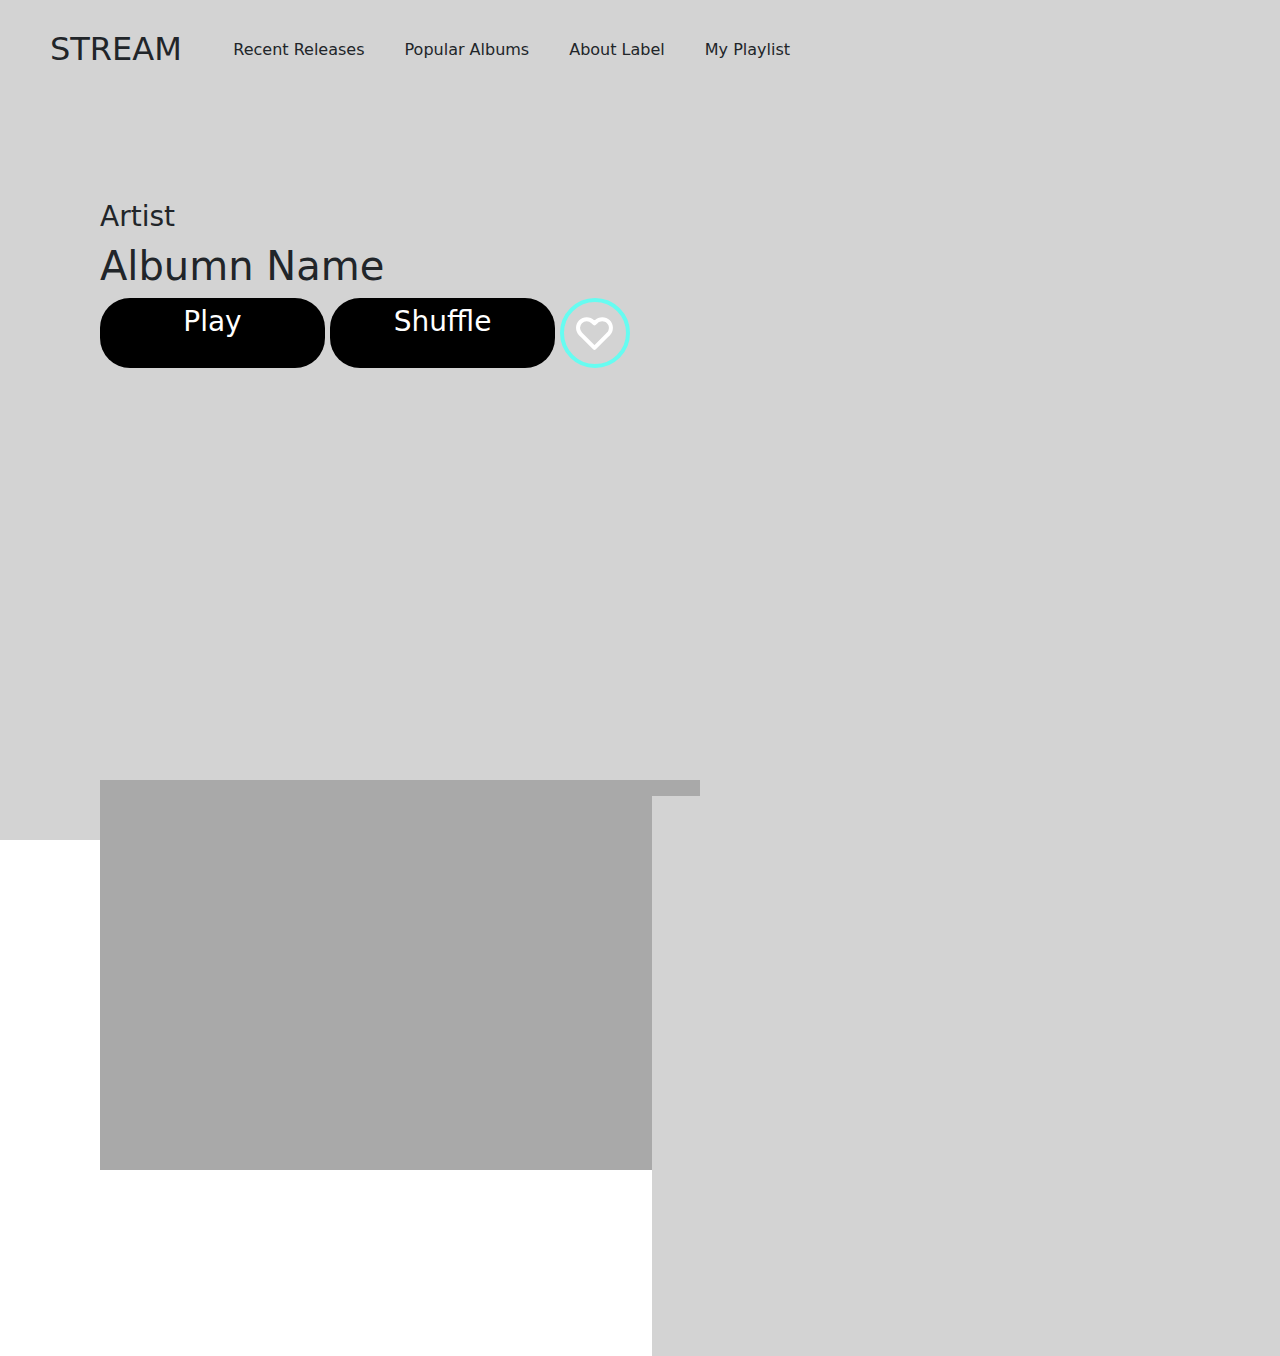
==== index.html @ be21404d "project setup" ====
<!DOCTYPE html>
<html lang="en">
<head>
    <meta charset="UTF-8">
    <meta http-equiv="X-UA-Compatible" content="IE=edge">
    <meta name="viewport" content="width=device-width, initial-scale=1.0">
    <title>Final Submission Term 1</title>

    <!--External Sources-->
    <link rel="stylesheet" href="https://cdn.jsdelivr.net/npm/bootstrap@5.2.3/dist/css/bootstrap.min.css">
    <script src="https://cdn.jsdelivr.net/npm/bootstrap@5.2.3/dist/js/bootstrap.min.js"></script>
    
    <!--Internal Sources-->
    <link rel="stylesheet" href="css/main.css">

</head>
<body>
    <nav>
        <div class="logo">
            <h2>STREAM</h2>
        </div>
        <div class="nav-con">
            <ul>
                <li>Recent Releases</li>
                <li>Popular Albums</li>
                <li>About Label</li>
                <li>My Playlist</li>
            </ul>
        </div>
        <!--<div class="search-btn"></div>-->
    </nav>
    <header>
        <h3>Artist</h3>
        <h1>Albumn Name</h1>
        <div class="btn normal">
            <h3>Play</h3>
        </div>
        <div class="btn inverted">
            <h3>Shuffle</h3>
        </div>
        <dic class="like-btn">
            <img src="assets/heart_icon.svg">
        </dic>
    </header>
    <div class="cointainer">

        <div class="row">
            <div class="col-6">
                <div class="vid-box"></div>
            </div>
            <div class="col-6">
                <div class="featured">
                    <h3></h3>
                    <h1></h1>
                    <p></p>
                    <div class="slider-btn"></div>
                </div>
            </div>
        </div>

        <div class="row">
            <div class="col-3"></div>
            <div class="col-3"></div>
            <div class="col-3"></div>
            <div class="col-3"></div>
        </div>

    </div>
    <footer></footer>
</body>
</html>
---- css/main.css ----
.logo{
    float: left;
    width: 100px;
    height: 50px;
    padding-left: 50px;
    padding-top: 30px;
}
.nav-con{
    float: right;
    margin-right: 450px;
}
.nav-con ul{
    list-style: none;
}
.nav-con li{
    float: left;
    height: 50px;
    margin-right: 40px;
    padding-top: 38px;
}

header{
    width: 1440px;
    height: 840px;
    background-color: lightgrey;
    padding-top: 200px;
    padding-left: 100px;
}
.btn{
    width: 225px;
    height: 70px;
    border-radius: 30px;
    background-color:black;
    color: white;
}
.vid-box{
    width: 600px;
    height: 390px;
    margin-left: 100px;
    margin-top: -60px;
    background-color: darkgrey;
}
.featured{
    height: 560px;
    width: 740px;
    margin-top: -60px;
    background-color: lightgrey;
}
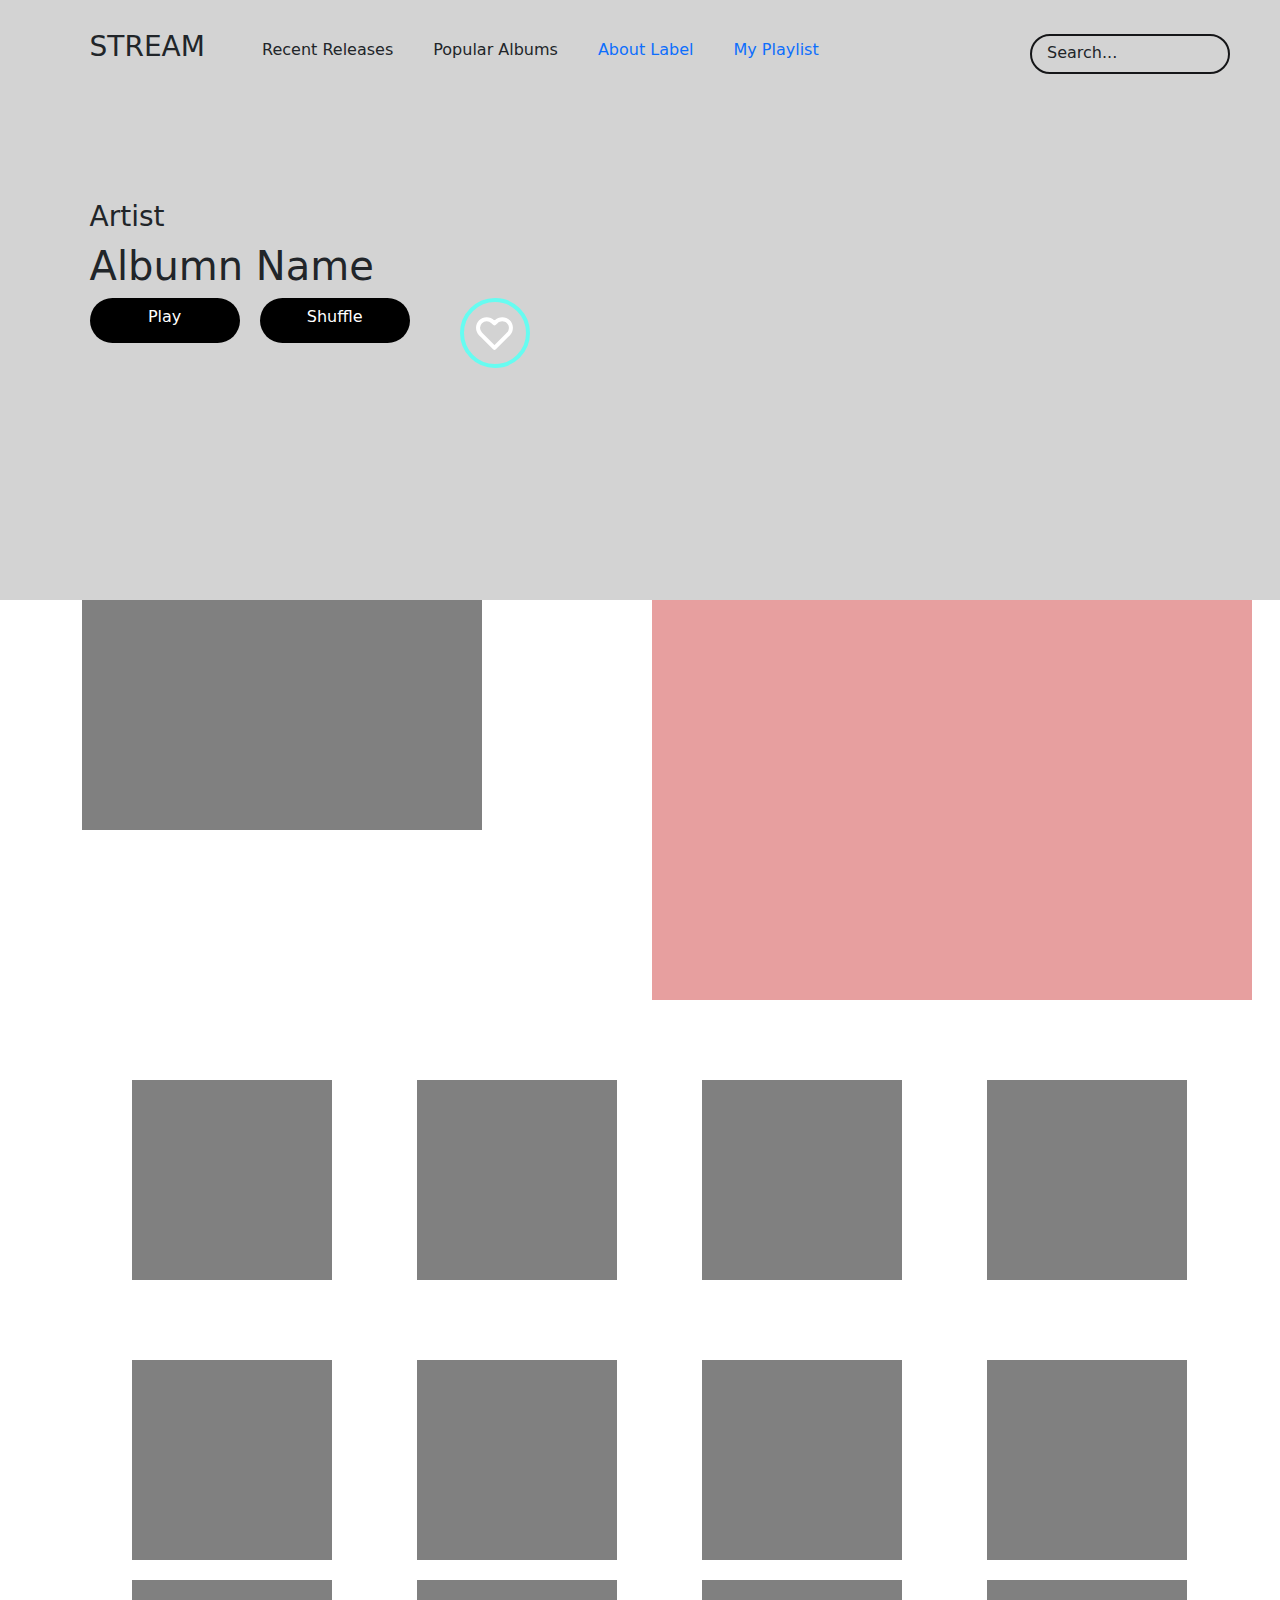
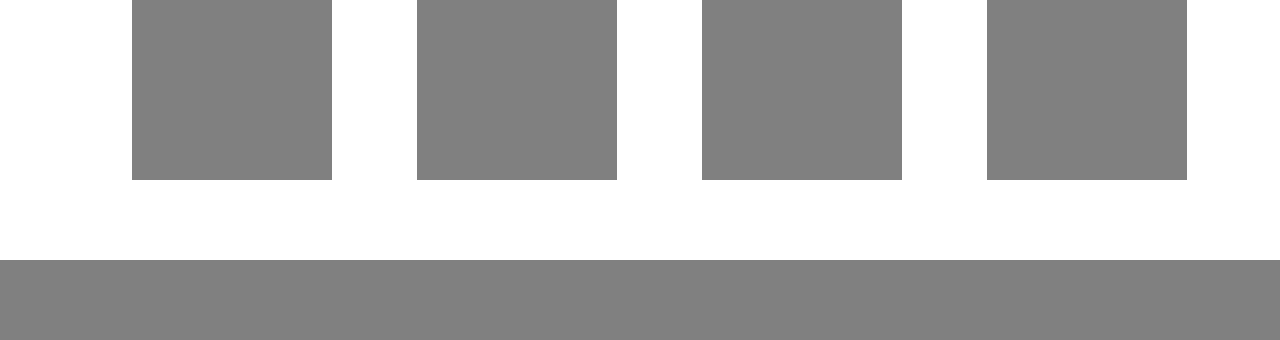
==== commit a515f16a: "bootstrap layout" ====
--- a/index.html
+++ b/index.html
@@ -9,7 +9,7 @@
     <!--External Sources-->
     <link rel="stylesheet" href="https://cdn.jsdelivr.net/npm/bootstrap@5.2.3/dist/css/bootstrap.min.css">
     <script src="https://cdn.jsdelivr.net/npm/bootstrap@5.2.3/dist/js/bootstrap.min.js"></script>
-    
+
     <!--Internal Sources-->
     <link rel="stylesheet" href="css/main.css">
 
@@ -17,52 +17,63 @@
 <body>
     <nav>
         <div class="logo">
-            <h2>STREAM</h2>
+            <h3>STREAM</h3>
         </div>
         <div class="nav-con">
             <ul>
-                <li>Recent Releases</li>
-                <li>Popular Albums</li>
-                <li>About Label</li>
-                <li>My Playlist</li>
+                <a><li>Recent Releases</li></a> 
+                <a><li>Popular Albums</li></a>
+                <a href="pages/about.html"><li>About Label</li></a>
+                <a href="pages/playlist.html"><li>My Playlist</li></a>
             </ul>
+            <div class="search-btn">Search...</div>
         </div>
-        <!--<div class="search-btn"></div>-->
+        
     </nav>
     <header>
         <h3>Artist</h3>
         <h1>Albumn Name</h1>
-        <div class="btn normal">
-            <h3>Play</h3>
+        <div class="btn normal">Play</div>
+        <div class="btn inverted">Shuffle</div>
+        <div class="like-btn">
+            <img src="assets/heart_icon.svg">
         </div>
-        <div class="btn inverted">
-            <h3>Shuffle</h3>
-        </div>
-        <dic class="like-btn">
-            <img src="assets/heart_icon.svg">
-        </dic>
     </header>
-    <div class="cointainer">
 
+    <div class="container">
+        
         <div class="row">
             <div class="col-6">
                 <div class="vid-box"></div>
             </div>
             <div class="col-6">
-                <div class="featured">
-                    <h3></h3>
-                    <h1></h1>
-                    <p></p>
-                    <div class="slider-btn"></div>
-                </div>
+                <div class="feature"></div>
             </div>
         </div>
 
         <div class="row">
-            <div class="col-3"></div>
-            <div class="col-3"></div>
-            <div class="col-3"></div>
-            <div class="col-3"></div>
+            <div class="col-3">
+                <div class="col-box recent"></div>
+                <div class="col-box"></div>
+                <div class="col-box"></div>
+            </div>
+            <div class="col-3">
+                <div class="col-box recent"></div>
+                <div class="col-box"></div>
+                <div class="col-box"></div>
+            </div>
+            <div class="col-3">
+                <div class="col-box recent"></div>
+                <div class="col-box"></div>
+                <div class="col-box"></div>
+            </div>
+            <div class="col-3">
+                <div class="col-box recent"></div>
+                <div class="col-box"></div>
+                <div class="col-box"></div>
+            </div>
+        </div>
+        
         </div>
 
     </div>
--- a/css/main.css
+++ b/css/main.css
@@ -2,12 +2,13 @@
     float: left;
     width: 100px;
     height: 50px;
-    padding-left: 50px;
+    padding-left: 7%;
     padding-top: 30px;
 }
 .nav-con{
     float: right;
-    margin-right: 450px;
+    width: 1000px;
+    margin-right: 50px;
 }
 .nav-con ul{
     list-style: none;
@@ -18,31 +19,64 @@
     margin-right: 40px;
     padding-top: 38px;
 }
-
+.search-btn{
+    float: right;
+    width: 200px;
+    height: 40px;
+    margin-top: 18px;
+    padding-top: 5px;
+    padding-left: 15px;
+    border-radius: 20px;
+    border: 2px solid #151618;
+}
 header{
-    width: 1440px;
-    height: 840px;
+    width: 100%;
+    height: 600px;
     background-color: lightgrey;
     padding-top: 200px;
-    padding-left: 100px;
+    padding-left: 7%;
 }
 .btn{
-    width: 225px;
-    height: 70px;
+    float: left;
+    width: 150px;
+    height: 45px;
     border-radius: 30px;
     background-color:black;
     color: white;
+    margin-right: 20px;
+}
+
+
+.like-btn{
+    float: right;
+    margin-right: 750px;
 }
 .vid-box{
+    width: 400px;
+    height: 230px;
+    background-color: grey;
+   
+}
+.feature{
     width: 600px;
-    height: 390px;
-    margin-left: 100px;
-    margin-top: -60px;
-    background-color: darkgrey;
+    height: 400px;
+    background-color: rgb(231, 159, 159);
 }
-.featured{
-    height: 560px;
-    width: 740px;
-    margin-top: -60px;
-    background-color: lightgrey;
+
+.col-box{
+    width: 200px;
+    height: 200px;
+    margin-left: 50px;
+    margin-top: 20px;
+    background-color: grey;
+}
+.recent{
+    margin-bottom: 80px;
+    margin-top: 80px;
+}
+footer{
+    width: 100%;
+    height: 80px;
+    background-color: grey;
+    margin-top: 80px;
 }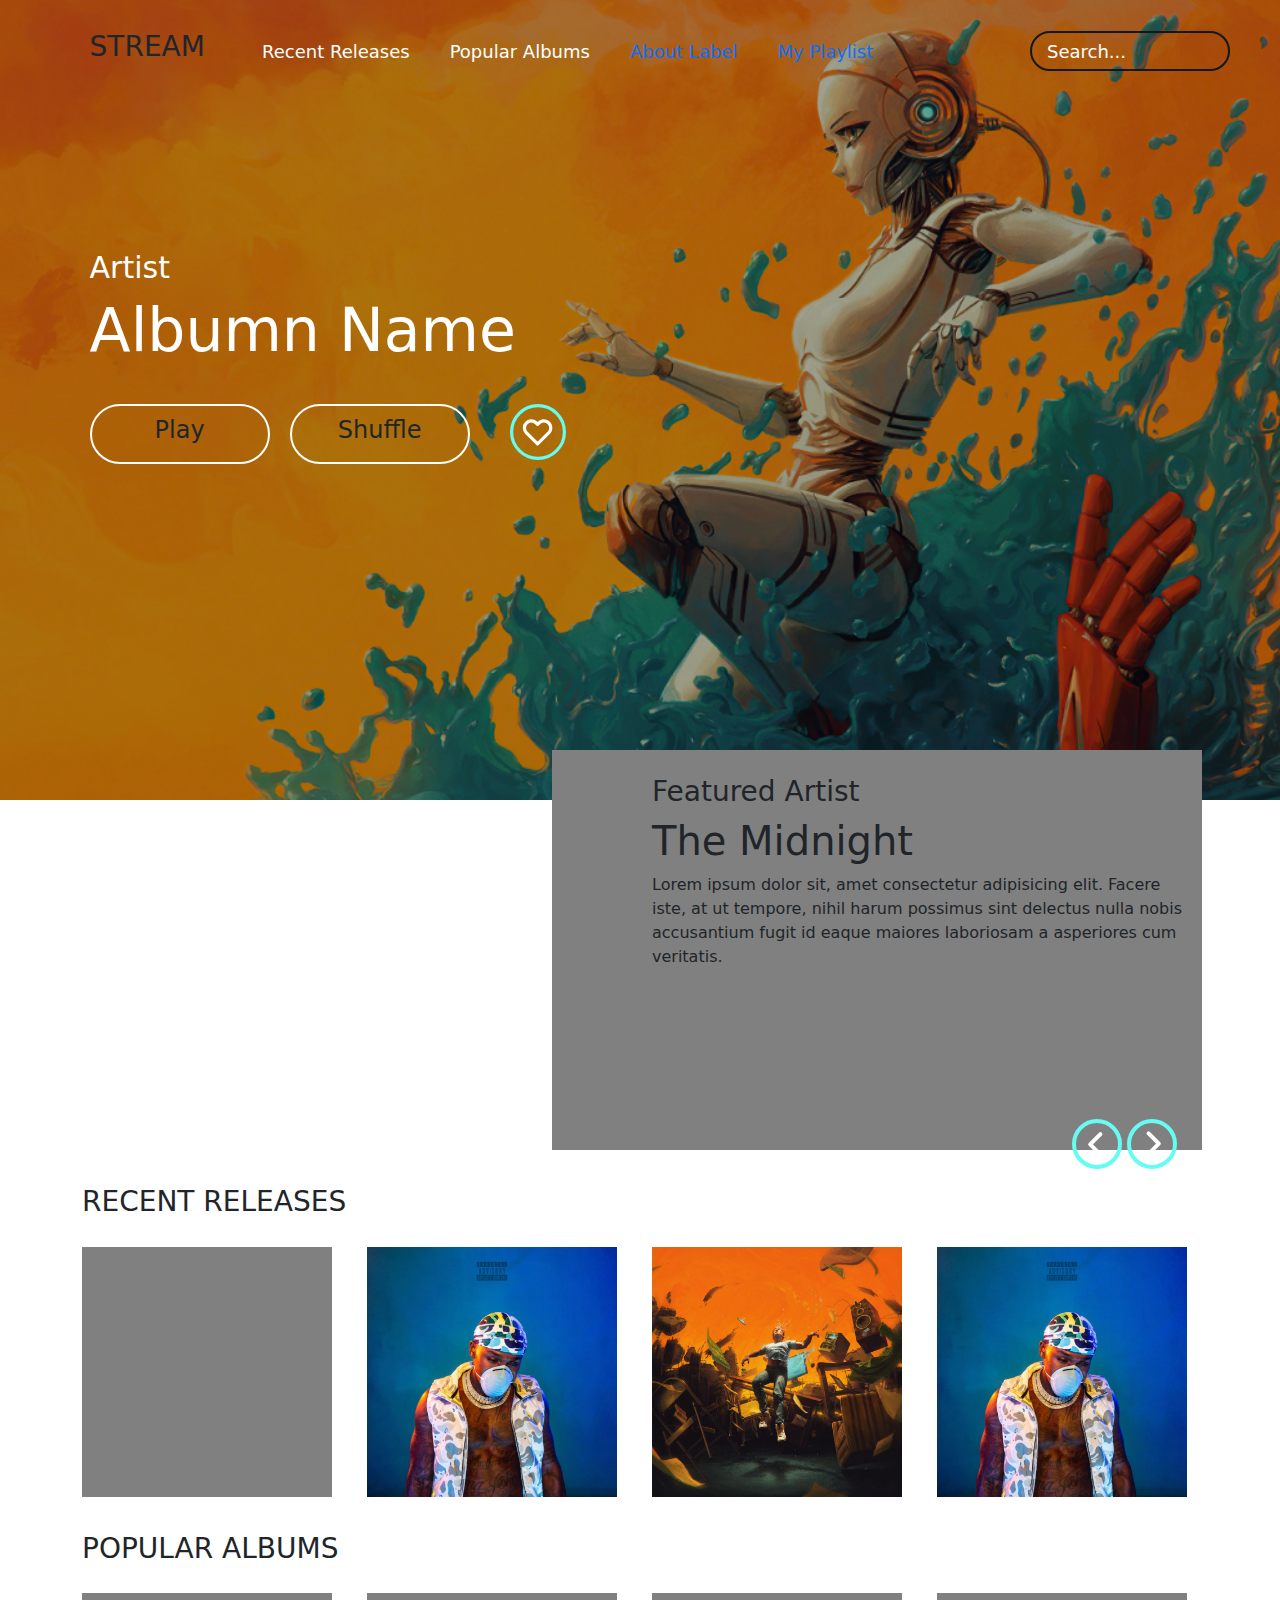
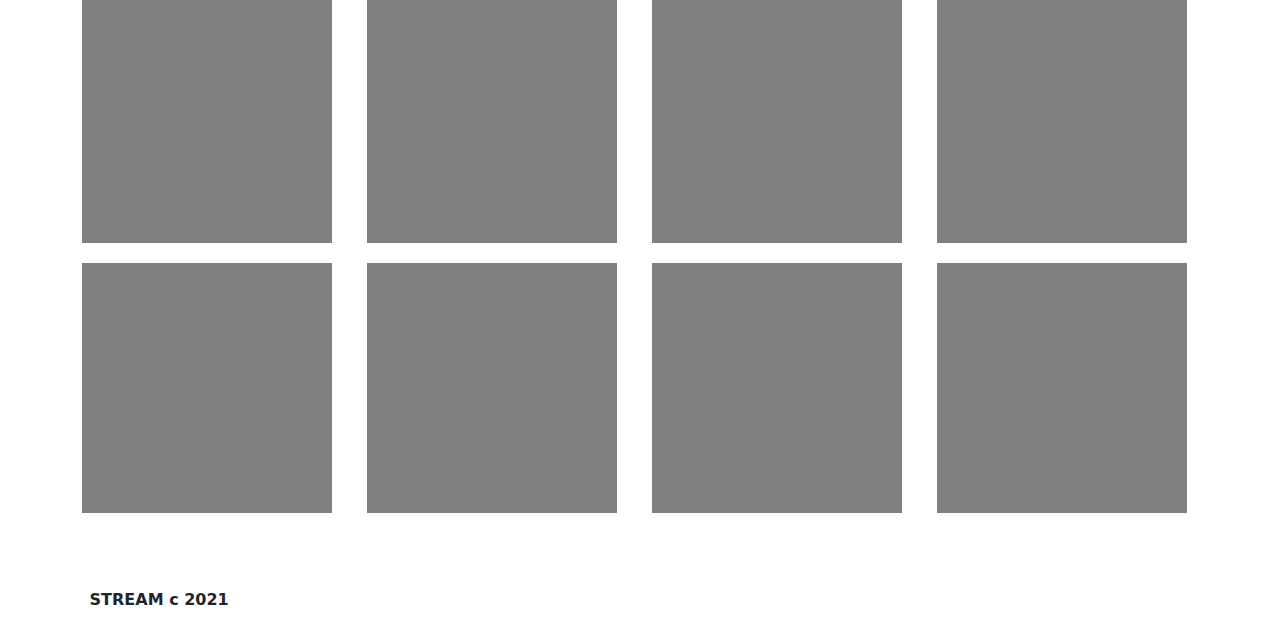
==== commit 003d1753: "Add media" ====
--- a/index.html
+++ b/index.html
@@ -27,56 +27,106 @@
                 <a href="pages/playlist.html"><li>My Playlist</li></a>
             </ul>
             <div class="search-btn">Search...</div>
-        </div>
-        
+        </div>        
     </nav>
-    <header>
-        <h3>Artist</h3>
-        <h1>Albumn Name</h1>
-        <div class="btn normal">Play</div>
-        <div class="btn inverted">Shuffle</div>
-        <div class="like-btn">
-            <img src="assets/heart_icon.svg">
-        </div>
-    </header>
+
+    
+        <header>
+            <div class="overlay">
+                <h3>Artist</h3>
+                <h1>Albumn Name</h1>
+                <div class="btn normal">Play</div>
+                <div class="btn inverted">Shuffle</div>
+                <div class="like-btn">
+                    <img style="width: 80%" src="assets/heart_icon.svg">
+                </div>
+            </div>
+        </header>
+   
 
     <div class="container">
         
         <div class="row">
             <div class="col-6">
-                <div class="vid-box"></div>
+                <iframe style="margin-top: -50px; position: relative; z-index: 2;" width="550" height="275" src="https://www.youtube.com/embed/AzywQ1cO-4Y" title="YouTube video player" frameborder="0" allow="accelerometer; autoplay; clipboard-write; encrypted-media; gyroscope; picture-in-picture; web-share" allowfullscreen></iframe>
             </div>
             <div class="col-6">
-                <div class="feature"></div>
+                <div class="feature">
+                    <h3>Featured Artist</h3>
+                    <h1>The Midnight</h1>
+                    <p>Lorem ipsum dolor sit, amet consectetur adipisicing elit. Facere iste, at ut tempore, nihil harum possimus sint delectus nulla nobis accusantium fugit id eaque maiores laboriosam a asperiores cum veritatis.</p>
+                    <div class="arrows">
+                        <img src="assets/left_arrow_icon.svg">
+                        <img src="assets/right_arrow_icon.svg">
+                    </div>
+                </div>
             </div>
         </div>
 
+        <div id="recent-releases">
+            <h3>RECENT RELEASES</h3>
+        </div>
         <div class="row">
             <div class="col-3">
-                <div class="col-box recent"></div>
-                <div class="col-box"></div>
+                <div class="col-box">
+                    <iframe width="250px" height="250px" src="https://www.youtube.com/embed/-8dxR4sAaVA" title="YouTube video player" frameborder="0" allow="accelerometer; autoplay; clipboard-write; encrypted-media; gyroscope; picture-in-picture; web-share" allowfullscreen></iframe>
+                </div>
+            </div>
+            <div class="col-3">
+                <div class="col-box two"></div>
+            </div>
+            <div class="col-3">
+                <div class="col-box three"></div>
+            </div>
+            <div class="col-3">
+                <div class="col-box four"></div>
+            </div>
+        </div>
+
+        <div id="pop-albums">
+            <h3>POPULAR ALBUMS</h3>
+        </div>
+        <div class="row">
+            <div class="col-3">
+                <div class="col-box">
+                    <iframe width="250" height="250" src="https://www.youtube.com/embed/BBfm-bJn4G4" title="YouTube video player" frameborder="0" allow="accelerometer; autoplay; clipboard-write; encrypted-media; gyroscope; picture-in-picture; web-share" allowfullscreen></iframe>
+                </div>
+            </div>
+            <div class="col-3">
                 <div class="col-box"></div>
             </div>
             <div class="col-3">
-                <div class="col-box recent"></div>
-                <div class="col-box"></div>
                 <div class="col-box"></div>
             </div>
             <div class="col-3">
-                <div class="col-box recent"></div>
                 <div class="col-box"></div>
+            </div>
+        </div>
+        <div class="row">
+            <div class="col-3">
+                <div class="col-box">
+                    <iframe width="250" height="250" src="https://www.youtube.com/embed/QpDn4-Na5co" title="YouTube video player" frameborder="0" allow="accelerometer; autoplay; clipboard-write; encrypted-media; gyroscope; picture-in-picture; web-share" allowfullscreen></iframe>
+                </div>
+            </div>
+            <div class="col-3">
                 <div class="col-box"></div>
             </div>
             <div class="col-3">
-                <div class="col-box recent"></div>
                 <div class="col-box"></div>
+            </div>
+            <div class="col-3">
                 <div class="col-box"></div>
             </div>
         </div>
-        
+    </div>
+    <footer>
+        <p>STREAM c 2021</p>
+        <div class="image-con">
+            <div class="youtbe-icon"></div>
+            <div class="facebook-icon"></div>
+            <div class="twitter-icon"></div>
+            <div class="instagram-icon"></div>
         </div>
-
-    </div>
-    <footer></footer>
+    </footer>
 </body>
 </html>--- a/css/main.css
+++ b/css/main.css
@@ -1,3 +1,6 @@
+nav{
+    width: 100%;
+}
 .logo{
     float: left;
     width: 100px;
@@ -9,6 +12,8 @@
     float: right;
     width: 1000px;
     margin-right: 50px;
+    color: white;
+    font-size: 18px;
 }
 .nav-con ul{
     list-style: none;
@@ -23,7 +28,7 @@
     float: right;
     width: 200px;
     height: 40px;
-    margin-top: 18px;
+    margin-top: 15px;
     padding-top: 5px;
     padding-left: 15px;
     border-radius: 20px;
@@ -31,52 +36,91 @@
 }
 header{
     width: 100%;
-    height: 600px;
-    background-color: lightgrey;
-    padding-top: 200px;
+    height: 800px;
+    background-color: lightgrey;  
+    background-image: url("../assets/logic_no_pressure_home_cover_image.png");
+    background-size: cover;
+    color: white;
+}
+.overlay{
+    width: 100%;
+    height: 800px;
+    background-color: rgba(0,0,0,0.3);
     padding-left: 7%;
+    padding-top: 250px;      
+}
+header h3{
+    font-size: 30px;
+}
+header h1{
+    font-size: 60px;
 }
 .btn{
     float: left;
-    width: 150px;
-    height: 45px;
+    width: 180px;
+    height: 60px;
+    border: 2px solid white;
     border-radius: 30px;
-    background-color:black;
-    color: white;
+    margin-top: 30px;
     margin-right: 20px;
+    font-size: 24px;
+    text-align: center;
 }
-
 
 .like-btn{
     float: right;
-    margin-right: 750px;
-}
-.vid-box{
-    width: 400px;
-    height: 230px;
-    background-color: grey;
-   
+    margin-top: 30px;
+    margin-right: 700px;
 }
 .feature{
-    width: 600px;
+    width: 650px;
     height: 400px;
-    background-color: rgb(231, 159, 159);
+    background-color: grey;
+    margin-top: -50px;
+    margin-left: -100px;
+    margin-bottom: 35px;
+    padding-left: 100px;
+    padding-top: 25px;
+    padding-right: 20px;
 }
+.arrows{
+    margin-left: 420px;
+    margin-top: 150px;
 
+}
 .col-box{
-    width: 200px;
-    height: 200px;
-    margin-left: 50px;
+    width: 250px;
+    height: 250px;
+    margin-left: 0 auto;
     margin-top: 20px;
     background-color: grey;
 }
-.recent{
-    margin-bottom: 80px;
-    margin-top: 80px;
+#recent-release{
+    font-size: 24px;
+}
+#pop-albums{
+    margin-top: 35px;
+}
+.two{
+    background-image: url("../assets/blame_it_on_baby_album_cover.png");
+    background-size: cover;
+    background-position: center;
+}
+.three{
+    background-image: url("../assets/no_pressure_album_cover.png");
+    background-size: cover;
+    background-position: center;
+}
+.four{
+    background-image: url("../assets/blame_it_on_baby_album_cover.png");
+    background-size: cover;
+    background-position: center;
 }
 footer{
     width: 100%;
-    height: 80px;
-    background-color: grey;
-    margin-top: 80px;
+    height: 75px;
+    padding-left: 7%;
+    margin-top: 50px;
+    font-weight: bold;
+    padding-top: 25px;
 }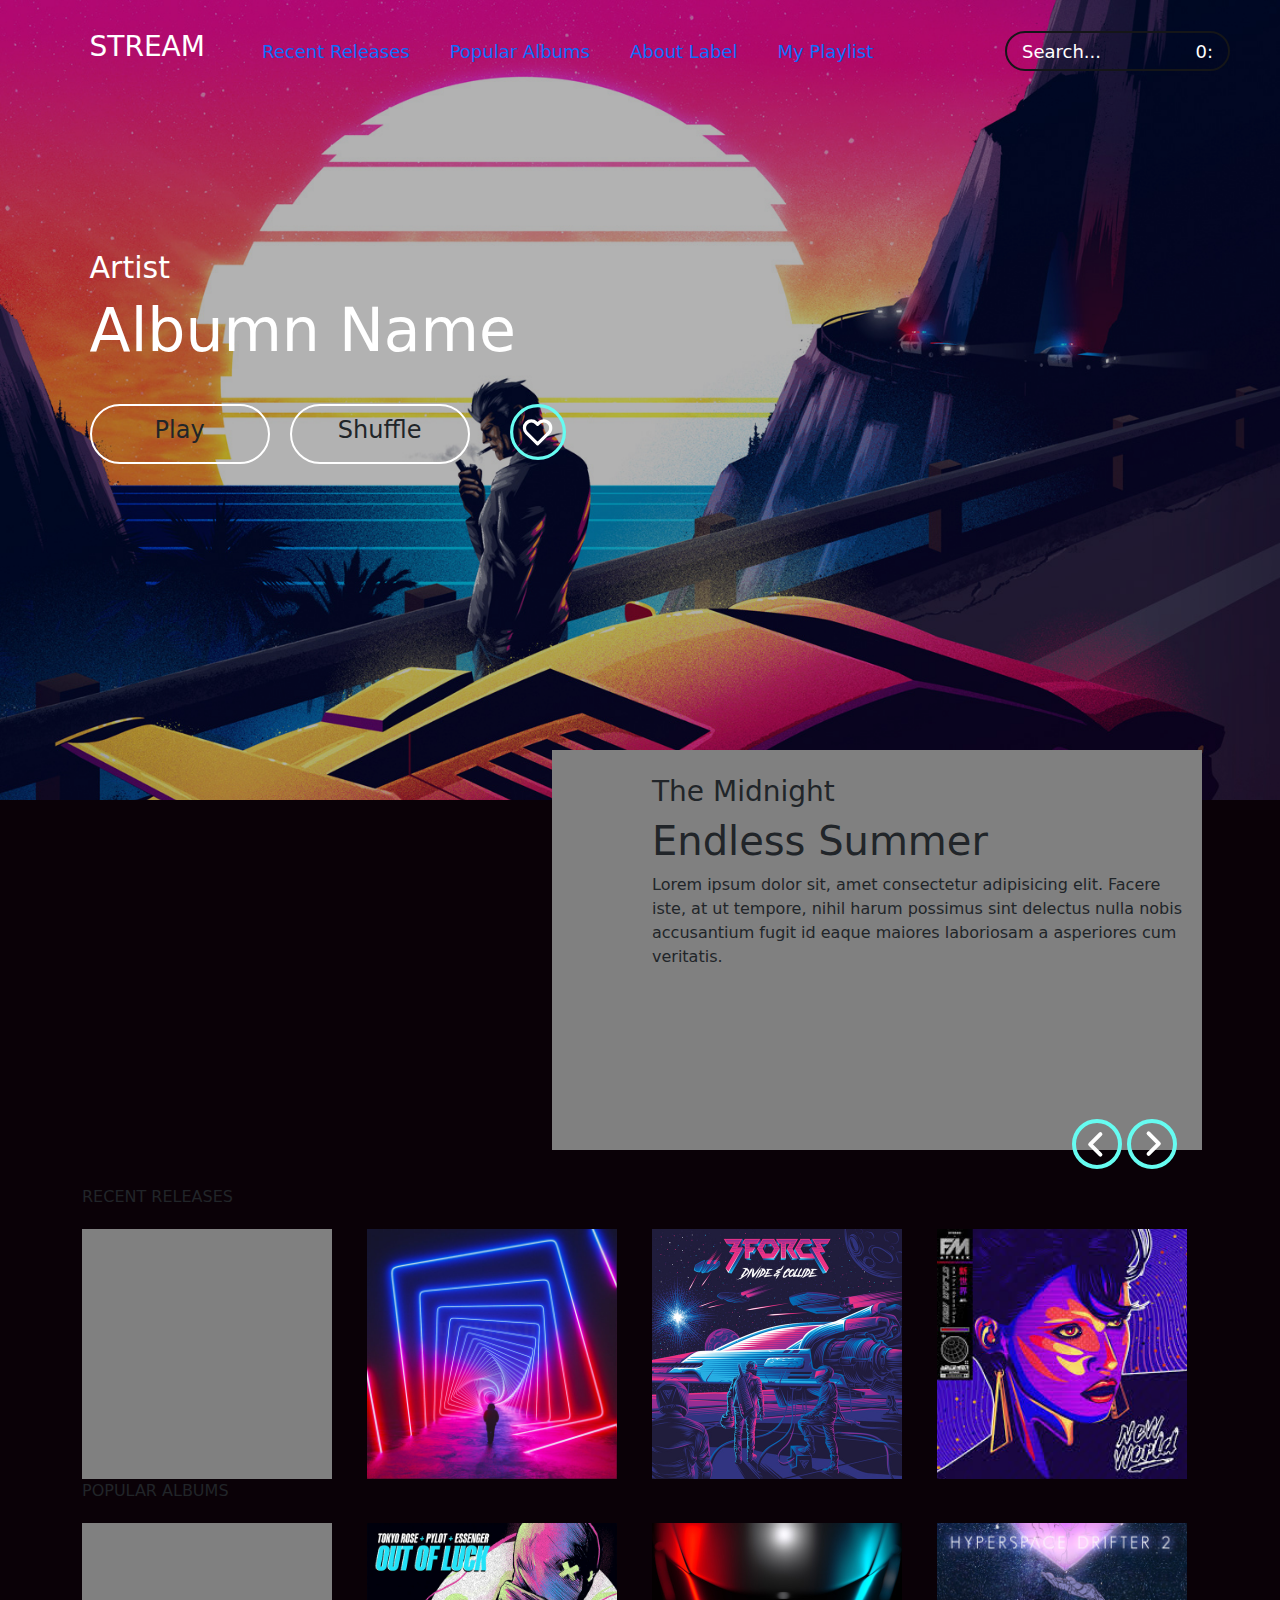
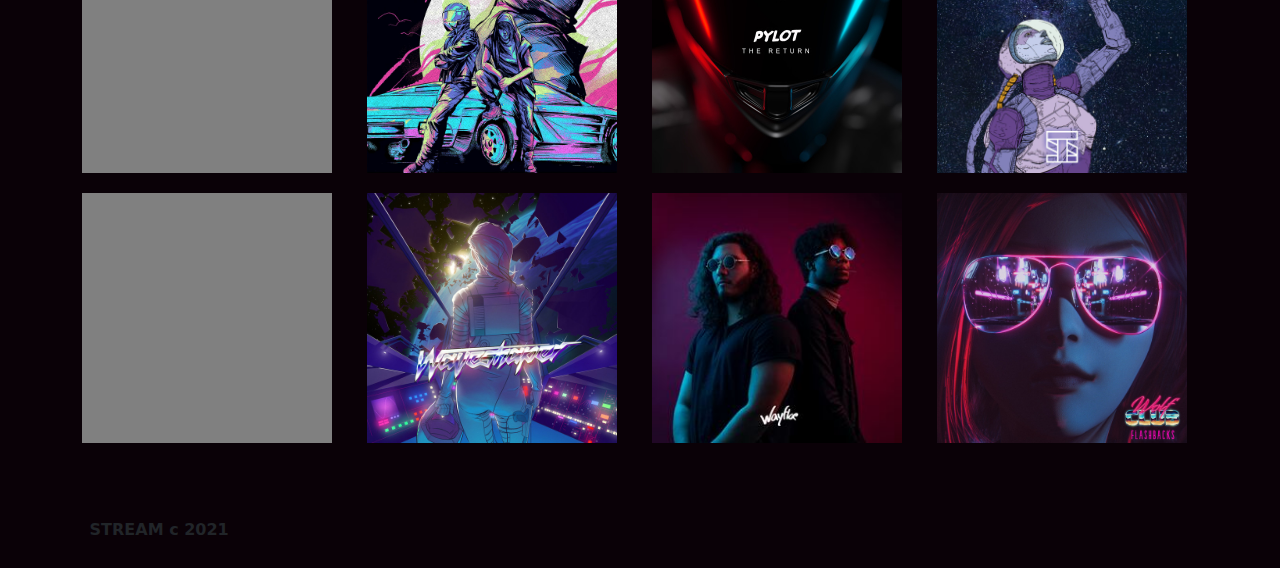
==== commit 18e387fb: "Page 3 update" ====
--- a/index.html
+++ b/index.html
@@ -21,12 +21,19 @@
         </div>
         <div class="nav-con">
             <ul>
-                <a><li>Recent Releases</li></a> 
-                <a><li>Popular Albums</li></a>
+                <a href="#recent-releases"><li>Recent Releases</li></a> 
+                <a href="#pop-albums"><li>Popular Albums</li></a>
                 <a href="pages/about.html"><li>About Label</li></a>
                 <a href="pages/playlist.html"><li>My Playlist</li></a>
             </ul>
-            <div class="search-btn">Search...</div>
+            <div class="search-btn">
+                <div class="search-text">
+                    <p>Search...</p>
+                </div>
+                <div class="search-icon">
+                    <p>0:</p>
+                </div>
+            </div>
         </div>        
     </nav>
 
@@ -48,12 +55,16 @@
         
         <div class="row">
             <div class="col-6">
-                <iframe style="margin-top: -50px; position: relative; z-index: 2;" width="550" height="275" src="https://www.youtube.com/embed/AzywQ1cO-4Y" title="YouTube video player" frameborder="0" allow="accelerometer; autoplay; clipboard-write; encrypted-media; gyroscope; picture-in-picture; web-share" allowfullscreen></iframe>
-            </div>
+                <!--
+                <iframe style="margin-top: -50px; position: relative; z-index: 2;" width="550" height="275" src="https://www.youtube.com/embed/XEa6wD9j4CE" title="YouTube video player" frameborder="0" allow="accelerometer; autoplay; clipboard-write; encrypted-media; gyroscope; picture-in-picture; web-share" allowfullscreen></iframe>
+                <iframe style="margin-top: -50px; position: relative; z-index: 2;" width="550" height="275" src="https://www.youtube.com/embed/WQaH3lh-CA4" title="YouTube video player" frameborder="0" allow="accelerometer; autoplay; clipboard-write; encrypted-media; gyroscope; picture-in-picture; web-share" allowfullscreen></iframe>
+                -->
+                <iframe style="margin-top: -50px; position: relative; z-index: 2;" width="550" height="275" src="https://www.youtube.com/embed/cKHlfZgNyqk" title="YouTube video player" frameborder="0" allow="accelerometer; autoplay; clipboard-write; encrypted-media; gyroscope; picture-in-picture; web-share" allowfullscreen></iframe>
+                </div>
             <div class="col-6">
                 <div class="feature">
-                    <h3>Featured Artist</h3>
-                    <h1>The Midnight</h1>
+                    <h3>The Midnight</h3>
+                    <h1>Endless Summer</h1>
                     <p>Lorem ipsum dolor sit, amet consectetur adipisicing elit. Facere iste, at ut tempore, nihil harum possimus sint delectus nulla nobis accusantium fugit id eaque maiores laboriosam a asperiores cum veritatis.</p>
                     <div class="arrows">
                         <img src="assets/left_arrow_icon.svg">
@@ -63,43 +74,51 @@
             </div>
         </div>
 
-        <div id="recent-releases">
-            <h3>RECENT RELEASES</h3>
-        </div>
+        
+        <a id="recent-releases">RECENT RELEASES</a>
         <div class="row">
             <div class="col-3">
-                <div class="col-box">
-                    <iframe width="250px" height="250px" src="https://www.youtube.com/embed/-8dxR4sAaVA" title="YouTube video player" frameborder="0" allow="accelerometer; autoplay; clipboard-write; encrypted-media; gyroscope; picture-in-picture; web-share" allowfullscreen></iframe>
-                </div>
+                    <div class="col-box">
+                        <div class="icon-box"></div>
+                        
+                        <!--<div class="vid-box" width="250" height="250"><iframe  class="video" src="https://www.youtube.com/embed/WQaH3lh-CA4" title="YouTube video player" frameborder="0" allow="accelerometer; autoplay; clipboard-write; encrypted-media; gyroscope; picture-in-picture; web-share" allowfullscreen></iframe></div>
+                        -->
+                    </div>
+                
             </div>
             <div class="col-3">
+                <div class="icon-box"></div>
+                <div class="col-box one"></div>
+            </div>
+            <div class="col-3">
+                <div class="icon-box"></div>
                 <div class="col-box two"></div>
             </div>
             <div class="col-3">
+                <div class="icon-box"></div>
                 <div class="col-box three"></div>
-            </div>
-            <div class="col-3">
-                <div class="col-box four"></div>
             </div>
         </div>
 
-        <div id="pop-albums">
-            <h3>POPULAR ALBUMS</h3>
-        </div>
+        <a id="pop-albums">POPULAR ALBUMS</a>
         <div class="row">
             <div class="col-3">
+                <div class="icon-box"></div>
                 <div class="col-box">
                     <iframe width="250" height="250" src="https://www.youtube.com/embed/BBfm-bJn4G4" title="YouTube video player" frameborder="0" allow="accelerometer; autoplay; clipboard-write; encrypted-media; gyroscope; picture-in-picture; web-share" allowfullscreen></iframe>
                 </div>
             </div>
             <div class="col-3">
-                <div class="col-box"></div>
+                <div class="icon-box"></div>
+                <div class="col-box four"></div>
             </div>
             <div class="col-3">
-                <div class="col-box"></div>
+                <div class="icon-box"></div>
+                <div class="col-box five"></div>
             </div>
             <div class="col-3">
-                <div class="col-box"></div>
+                <div class="icon-box"></div>
+                <div class="col-box six"></div>
             </div>
         </div>
         <div class="row">
@@ -109,13 +128,13 @@
                 </div>
             </div>
             <div class="col-3">
-                <div class="col-box"></div>
+                <div class="col-box seven"></div>
             </div>
             <div class="col-3">
-                <div class="col-box"></div>
+                <div class="col-box eight"></div>
             </div>
             <div class="col-3">
-                <div class="col-box"></div>
+                <div class="col-box nine"></div>
             </div>
         </div>
     </div>
--- a/css/main.css
+++ b/css/main.css
@@ -1,3 +1,6 @@
+body{
+    background: #0a0107;
+}
 nav{
     width: 100%;
 }
@@ -7,6 +10,7 @@
     height: 50px;
     padding-left: 7%;
     padding-top: 30px;
+    color: white;
 }
 .nav-con{
     float: right;
@@ -26,19 +30,27 @@
 }
 .search-btn{
     float: right;
-    width: 200px;
+    width: 225px;
     height: 40px;
     margin-top: 15px;
     padding-top: 5px;
     padding-left: 15px;
+    padding-right: 15px;
     border-radius: 20px;
     border: 2px solid #151618;
 }
+.search-text{
+    float: left;
+}
+.search-icon{
+    float: right;
+}
+
 header{
     width: 100%;
     height: 800px;
     background-color: lightgrey;  
-    background-image: url("../assets/logic_no_pressure_home_cover_image.png");
+    background-image: url("../assets/wolf-club.jpg");
     background-size: cover;
     color: white;
 }
@@ -93,26 +105,67 @@
     height: 250px;
     margin-left: 0 auto;
     margin-top: 20px;
-    background-color: grey;
+    background-color: gray;
+}
+.hover-box{
+    width: 250px;
+    height: 75px;
+    background-color: rgaba(0, 0, 0, 0.5);
+    opacity: 0;
+}
+.hover-box:hover{
+    cursor: pointer;
+    opacity: 1;
 }
 #recent-release{
     font-size: 24px;
+    
 }
 #pop-albums{
-    margin-top: 35px;
+    margin-top: px;
+}
+.one{
+    background-image: url("../assets/The-G-Wanderers-1024x1024.jpg");
+    background-size: cover;
+    background-position: center;
 }
 .two{
-    background-image: url("../assets/blame_it_on_baby_album_cover.png");
+    background-image: url("../assets/3force.jpg");
     background-size: cover;
     background-position: center;
 }
 .three{
-    background-image: url("../assets/no_pressure_album_cover.png");
+    background-image: url("../assets/new_world.jpg");
     background-size: cover;
     background-position: center;
 }
 .four{
-    background-image: url("../assets/blame_it_on_baby_album_cover.png");
+    background-image: url("../assets/out_of_luck.jpg");
+    background-size: cover;
+    background-position: center;
+}
+.five{
+    background-image: url("../assets/pylot_the_return.jpg");
+    background-size: cover;
+    background-position: center;
+}
+.six{
+    background-image: url("../assets/hyperspace_drifters2.jpg");
+    background-size: cover;
+    background-position: center;
+}
+.seven{
+    background-image: url("../assets/waveshaper_station_nova.jpg");
+    background-size: cover;
+    background-position: center;
+}
+.eight{
+    background-image: url("../assets/Wayfloe.jpg");
+    background-size: cover;
+    background-position: center;
+}
+.nine{
+    background-image: url("../assets/wolfclub_flashback.jpg");
     background-size: cover;
     background-position: center;
 }
@@ -123,4 +176,13 @@
     margin-top: 50px;
     font-weight: bold;
     padding-top: 25px;
+}
+.video{
+    position: absolute;
+    top: 0;
+    left: 0;
+    bottom: 0;
+    right: 0;
+    width: 100%;
+    height: 100%;
 }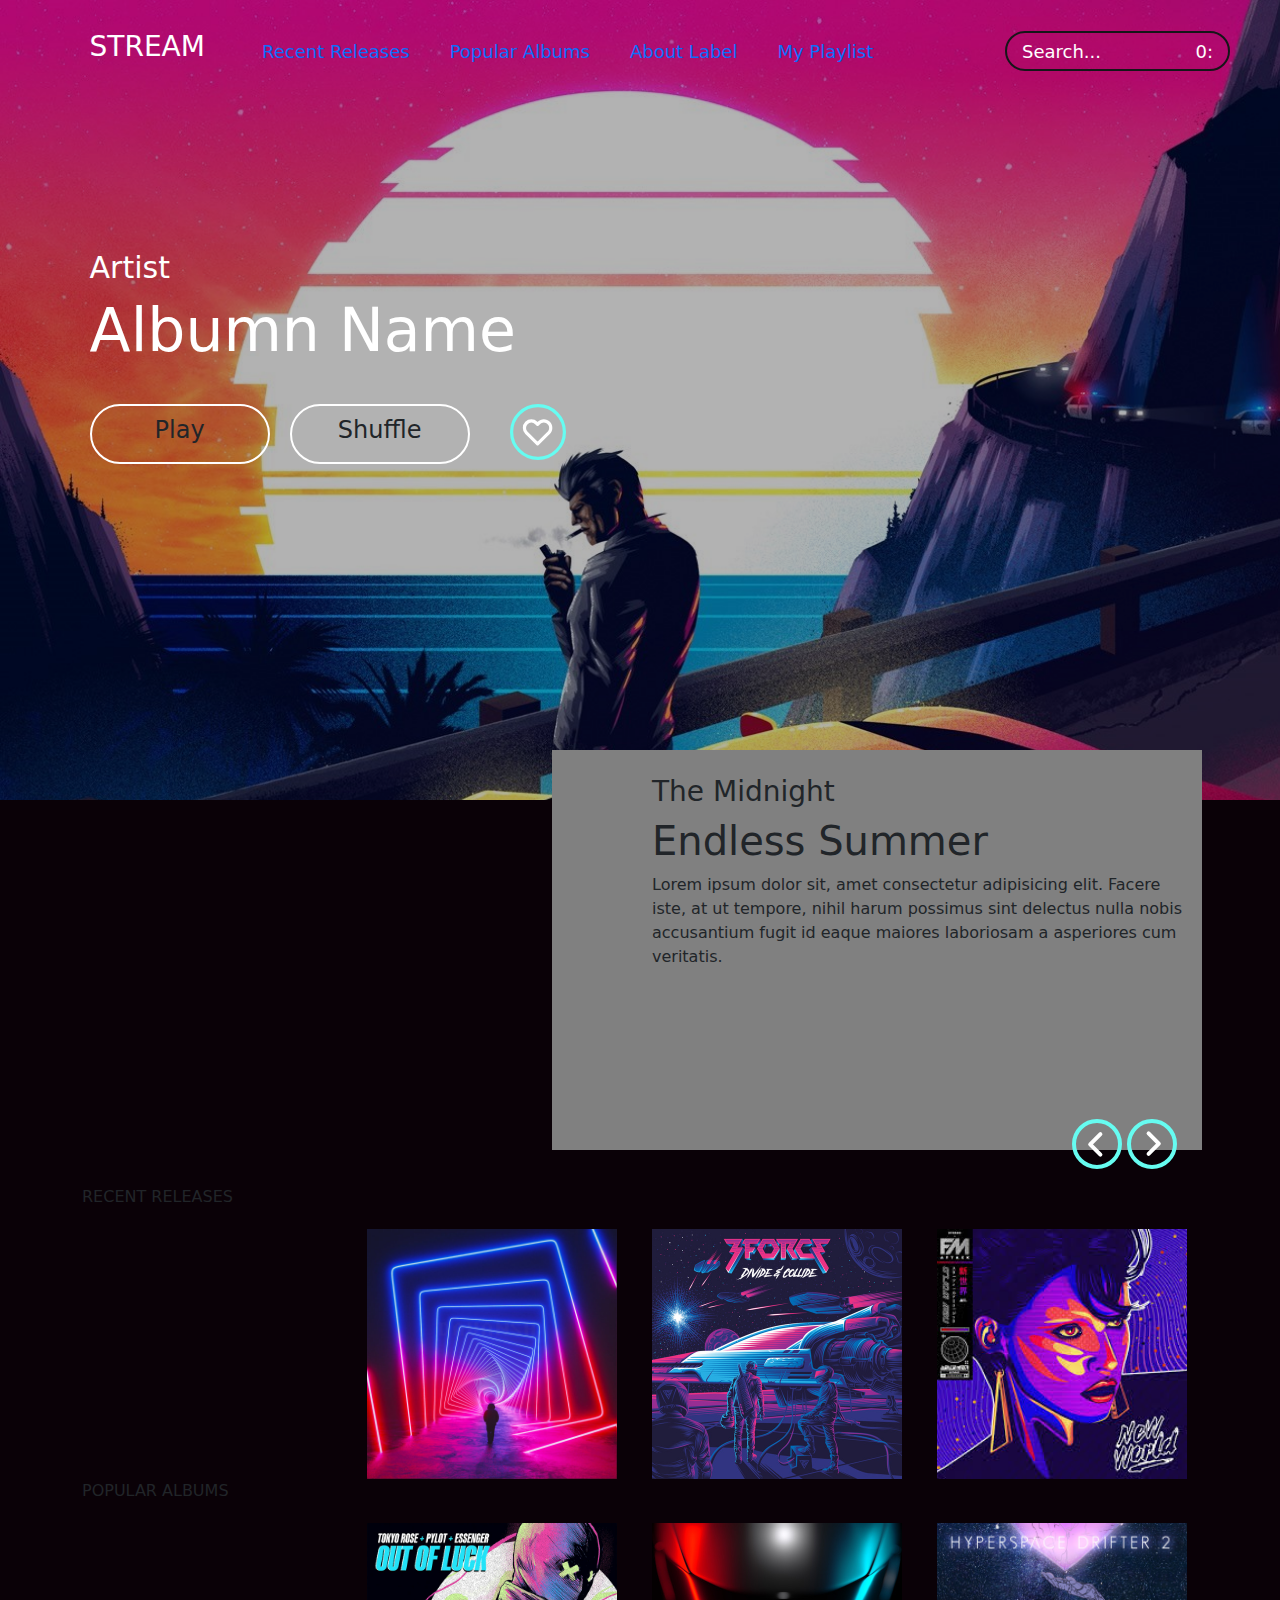
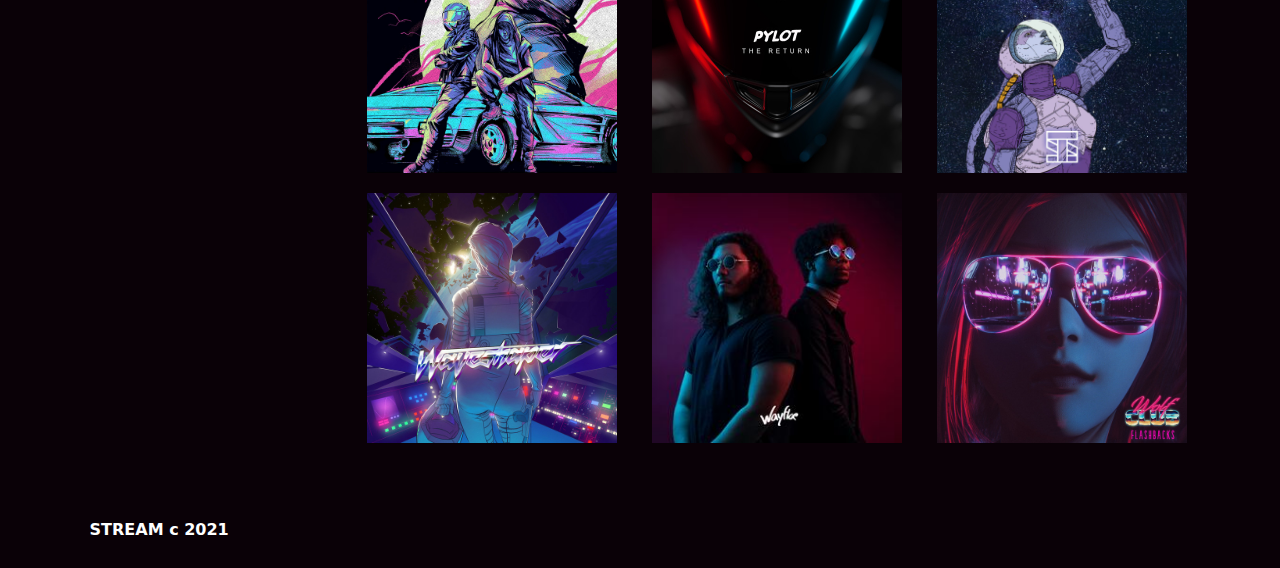
==== commit 41e1a3e6: "Overlays" ====
--- a/index.html
+++ b/index.html
@@ -39,7 +39,7 @@
 
     
         <header>
-            <div class="overlay">
+            <div class="overlay-header">
                 <h3>Artist</h3>
                 <h1>Albumn Name</h1>
                 <div class="btn normal">Play</div>
@@ -55,10 +55,6 @@
         
         <div class="row">
             <div class="col-6">
-                <!--
-                <iframe style="margin-top: -50px; position: relative; z-index: 2;" width="550" height="275" src="https://www.youtube.com/embed/XEa6wD9j4CE" title="YouTube video player" frameborder="0" allow="accelerometer; autoplay; clipboard-write; encrypted-media; gyroscope; picture-in-picture; web-share" allowfullscreen></iframe>
-                <iframe style="margin-top: -50px; position: relative; z-index: 2;" width="550" height="275" src="https://www.youtube.com/embed/WQaH3lh-CA4" title="YouTube video player" frameborder="0" allow="accelerometer; autoplay; clipboard-write; encrypted-media; gyroscope; picture-in-picture; web-share" allowfullscreen></iframe>
-                -->
                 <iframe style="margin-top: -50px; position: relative; z-index: 2;" width="550" height="275" src="https://www.youtube.com/embed/cKHlfZgNyqk" title="YouTube video player" frameborder="0" allow="accelerometer; autoplay; clipboard-write; encrypted-media; gyroscope; picture-in-picture; web-share" allowfullscreen></iframe>
                 </div>
             <div class="col-6">
@@ -78,63 +74,97 @@
         <a id="recent-releases">RECENT RELEASES</a>
         <div class="row">
             <div class="col-3">
-                    <div class="col-box">
+                <div class="col-box">
+                    <div class="overlay-box">
                         <div class="icon-box"></div>
-                        
-                        <!--<div class="vid-box" width="250" height="250"><iframe  class="video" src="https://www.youtube.com/embed/WQaH3lh-CA4" title="YouTube video player" frameborder="0" allow="accelerometer; autoplay; clipboard-write; encrypted-media; gyroscope; picture-in-picture; web-share" allowfullscreen></iframe></div>
-                        -->
                     </div>
-                
+                    <iframe style="margin-top: -150px;"width="250" height="250" src="https://www.youtube.com/embed/WQaH3lh-CA4" title="YouTube video player" frameborder="0" allow="accelerometer; autoplay; clipboard-write; encrypted-media; gyroscope; picture-in-picture; web-share" allowfullscreen></iframe>
+                </div>
             </div>
             <div class="col-3">
-                <div class="icon-box"></div>
-                <div class="col-box one"></div>
+                <div class="col-box one">
+                    <div class="overlay-box">
+                        <div class="icon-box"></div>
+                    </div>
+                </div>
             </div>
             <div class="col-3">
-                <div class="icon-box"></div>
-                <div class="col-box two"></div>
+                <div class="col-box two">
+                    <div class="overlay-box">
+                        <div class="icon-box"></div>
+                    </div>
+                </div>                
             </div>
             <div class="col-3">
-                <div class="icon-box"></div>
-                <div class="col-box three"></div>
+                <div class="col-box three">
+                    <div class="overlay-box">
+                        <div class="icon-box"></div>
+                    </div>
+                </div>
             </div>
         </div>
 
         <a id="pop-albums">POPULAR ALBUMS</a>
         <div class="row">
             <div class="col-3">
-                <div class="icon-box"></div>
                 <div class="col-box">
-                    <iframe width="250" height="250" src="https://www.youtube.com/embed/BBfm-bJn4G4" title="YouTube video player" frameborder="0" allow="accelerometer; autoplay; clipboard-write; encrypted-media; gyroscope; picture-in-picture; web-share" allowfullscreen></iframe>
+                    <div class="overlay-box">
+                        <div class="icon-box"></div>
+                    </div>
+                    <iframe style="margin-top: -150px;"width="250" height="250" src="https://www.youtube.com/embed/WQaH3lh-CA4" title="YouTube video player" frameborder="0" allow="accelerometer; autoplay; clipboard-write; encrypted-media; gyroscope; picture-in-picture; web-share" allowfullscreen></iframe>
                 </div>
             </div>
             <div class="col-3">
-                <div class="icon-box"></div>
-                <div class="col-box four"></div>
+                <div class="col-box four">
+                    <div class="overlay-box">
+                        <div class="icon-box"></div>
+                    </div>
+                </div>
             </div>
             <div class="col-3">
-                <div class="icon-box"></div>
-                <div class="col-box five"></div>
+                <div class="col-box five">
+                    <div class="overlay-box">
+                        <div class="icon-box"></div>
+                    </div>
+                </div>
             </div>
             <div class="col-3">
-                <div class="icon-box"></div>
-                <div class="col-box six"></div>
+                <div class="col-box six">
+                    <div class="overlay-box">
+                        <div class="icon-box"></div>
+                    </div>
+                </div>
             </div>
         </div>
         <div class="row">
             <div class="col-3">
                 <div class="col-box">
-                    <iframe width="250" height="250" src="https://www.youtube.com/embed/QpDn4-Na5co" title="YouTube video player" frameborder="0" allow="accelerometer; autoplay; clipboard-write; encrypted-media; gyroscope; picture-in-picture; web-share" allowfullscreen></iframe>
+                    <div class="overlay-box">
+                        <div class="icon-box"></div>
+                    </div>
+                    <iframe style="margin-top: -150px;"width="250" height="250" src="https://www.youtube.com/embed/WQaH3lh-CA4" title="YouTube video player" frameborder="0" allow="accelerometer; autoplay; clipboard-write; encrypted-media; gyroscope; picture-in-picture; web-share" allowfullscreen></iframe>
                 </div>
             </div>
             <div class="col-3">
-                <div class="col-box seven"></div>
+                <div class="col-box seven">
+                    <div class="overlay-box">
+                        <div class="icon-box"></div>
+                    </div>
+                </div>
             </div>
             <div class="col-3">
-                <div class="col-box eight"></div>
+                <div class="col-box eight">
+                    <div class="overlay-box">
+                        <div class="icon-box"></div>
+                    </div>
+                </div>
             </div>
             <div class="col-3">
-                <div class="col-box nine"></div>
+                <div class="col-box nine">
+                    <div class="overlay-box">
+                        <div class="icon-box"></div>
+                    </div>
+                </div>
             </div>
         </div>
     </div>
--- a/css/main.css
+++ b/css/main.css
@@ -50,11 +50,12 @@
     width: 100%;
     height: 800px;
     background-color: lightgrey;  
-    background-image: url("../assets/wolf-club.jpg");
+    background-image: url("../assets/wolf_club_copy.jpg");
     background-size: cover;
+    
     color: white;
 }
-.overlay{
+.overlay-header{
     width: 100%;
     height: 800px;
     background-color: rgba(0,0,0,0.3);
@@ -105,25 +106,24 @@
     height: 250px;
     margin-left: 0 auto;
     margin-top: 20px;
-    background-color: gray;
+    padding-top: 150px;
 }
-.hover-box{
+.overlay-box{
     width: 250px;
-    height: 75px;
-    background-color: rgaba(0, 0, 0, 0.5);
+    height: 100px;
+    position: absolute;
+    background-color: rgba(0,0,0,0.6);
     opacity: 0;
 }
-.hover-box:hover{
-    cursor: pointer;
+.overlay-box:hover{
+    cursor:pointer;
     opacity: 1;
 }
 #recent-release{
     font-size: 24px;
     
 }
-#pop-albums{
-    margin-top: px;
-}
+
 .one{
     background-image: url("../assets/The-G-Wanderers-1024x1024.jpg");
     background-size: cover;
@@ -176,6 +176,13 @@
     margin-top: 50px;
     font-weight: bold;
     padding-top: 25px;
+    color: white;
+}
+.vid-box{
+    position: relative;
+    overflow: hidden;
+    width: 100%;
+    padding-top: 100%;
 }
 .video{
     position: absolute;
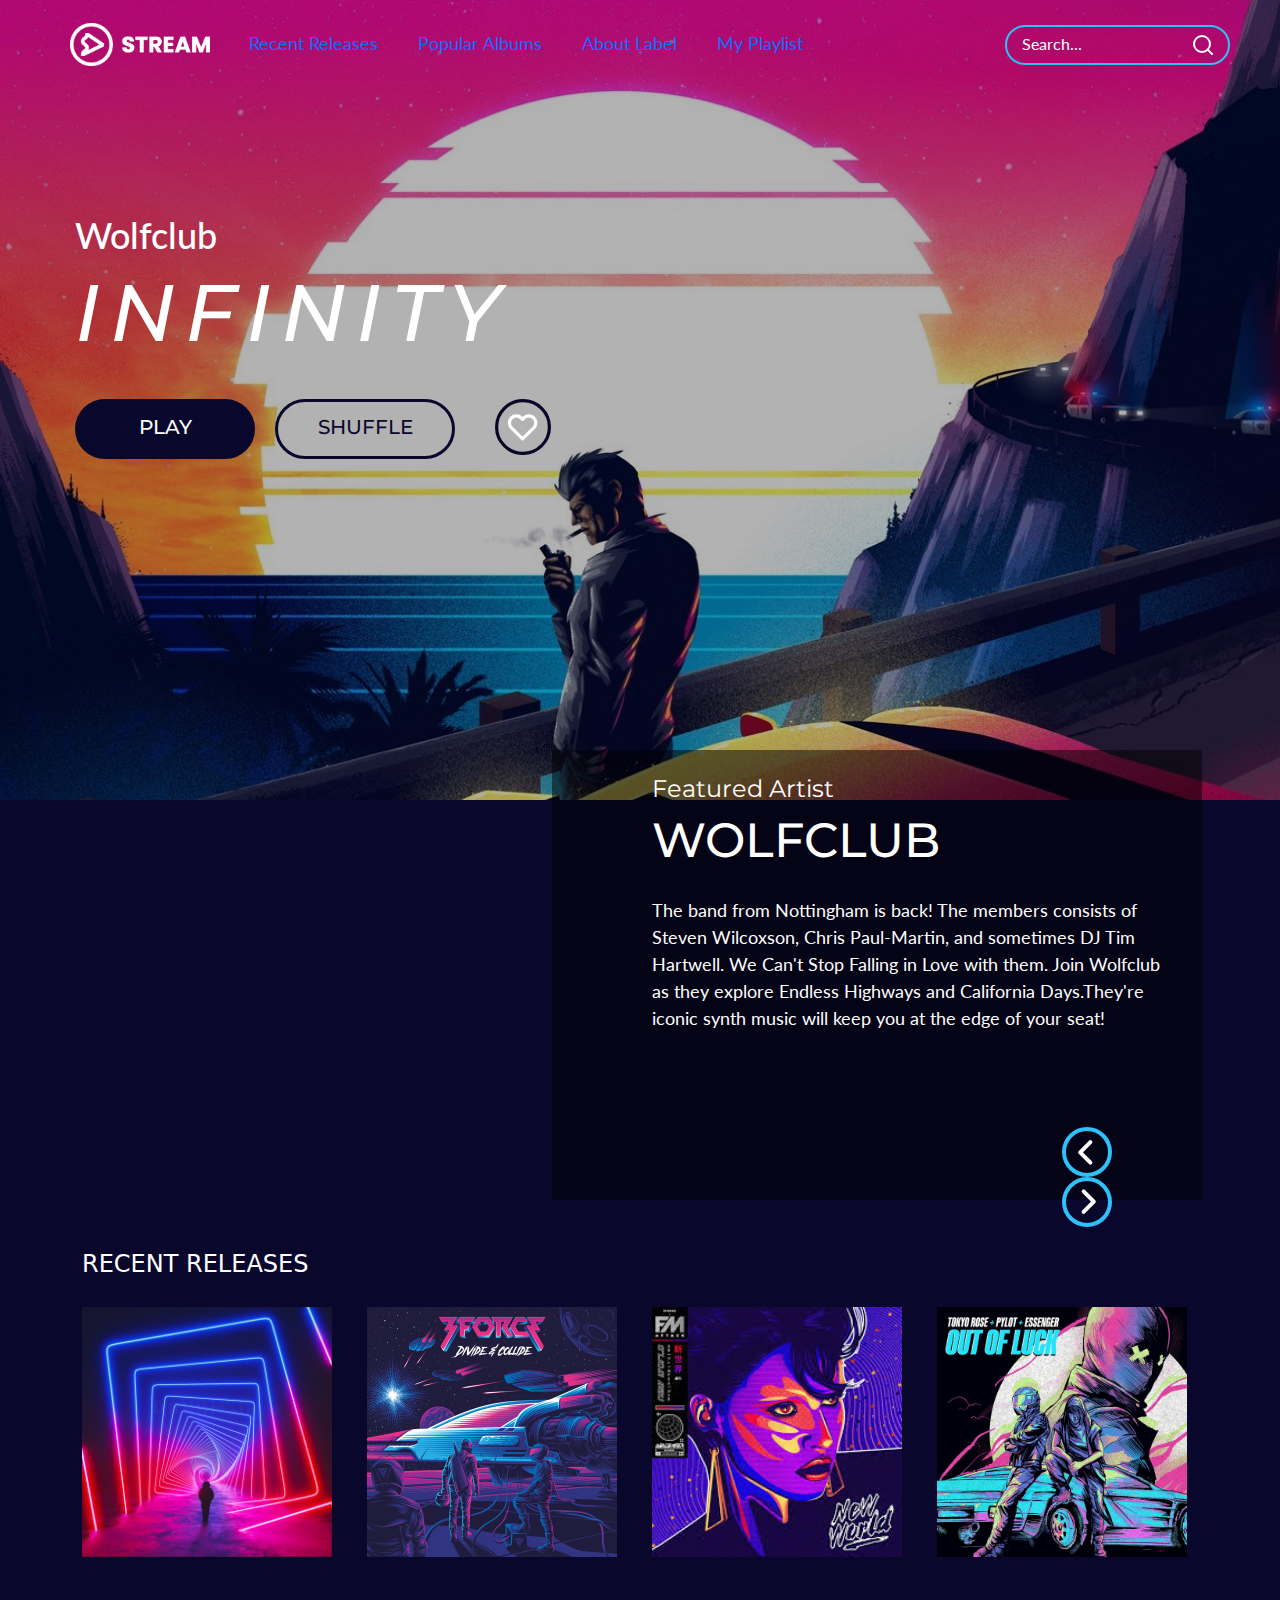
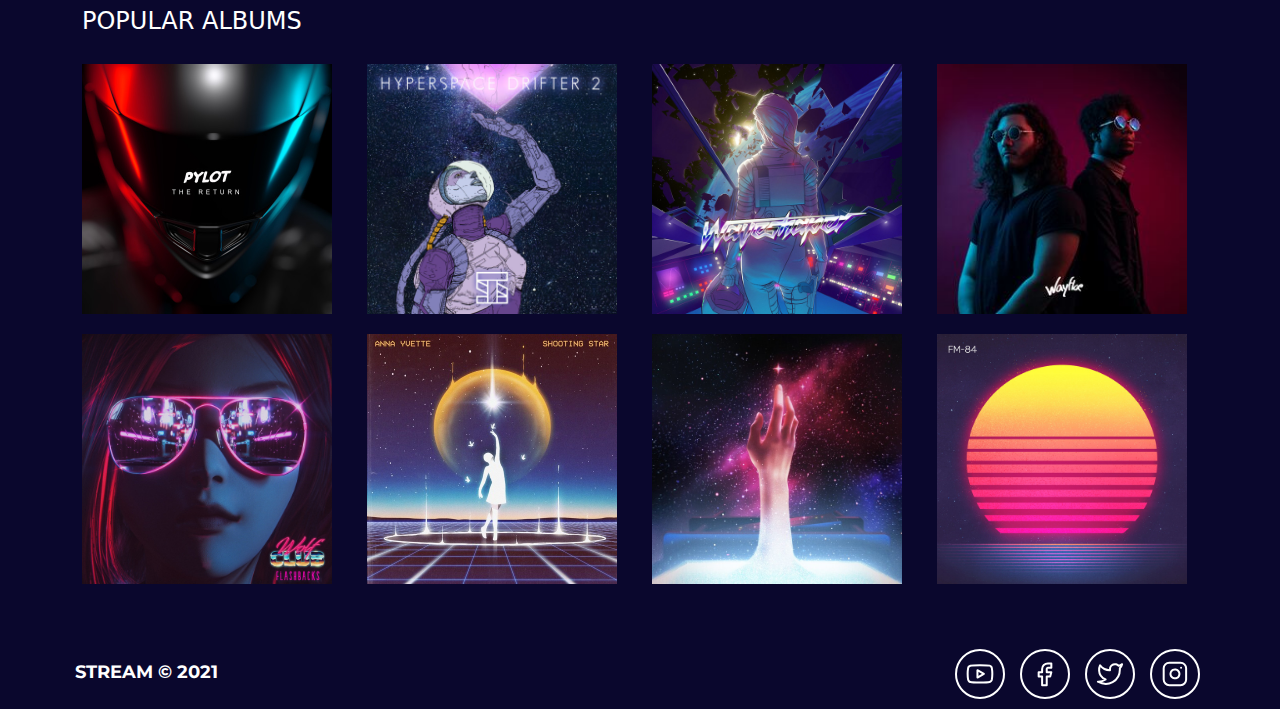
==== commit d5bdd3c2: "Project Complete" ====
--- a/index.html
+++ b/index.html
@@ -4,46 +4,64 @@
     <meta charset="UTF-8">
     <meta http-equiv="X-UA-Compatible" content="IE=edge">
     <meta name="viewport" content="width=device-width, initial-scale=1.0">
-    <title>Final Submission Term 1</title>
+    <title>Main Page</title>
 
     <!--External Sources-->
     <link rel="stylesheet" href="https://cdn.jsdelivr.net/npm/bootstrap@5.2.3/dist/css/bootstrap.min.css">
     <script src="https://cdn.jsdelivr.net/npm/bootstrap@5.2.3/dist/js/bootstrap.min.js"></script>
+    
+    <link rel="preconnect" href="https://fonts.googleapis.com">
+    <link rel="preconnect" href="https://fonts.gstatic.com" crossorigin>
+    <link href="https://fonts.googleapis.com/css2?family=Montserrat:ital,wght@0,300;0,400;0,500;0,600;1,500&display=swap" rel="stylesheet">
+    <link href="https://fonts.googleapis.com/css2?family=Lato&display=swap" rel="stylesheet">
+
 
     <!--Internal Sources-->
     <link rel="stylesheet" href="css/main.css">
 
 </head>
-<body>
-    <nav>
-        <div class="logo">
-            <h3>STREAM</h3>
-        </div>
-        <div class="nav-con">
-            <ul>
-                <a href="#recent-releases"><li>Recent Releases</li></a> 
-                <a href="#pop-albums"><li>Popular Albums</li></a>
-                <a href="pages/about.html"><li>About Label</li></a>
-                <a href="pages/playlist.html"><li>My Playlist</li></a>
-            </ul>
-            <div class="search-btn">
-                <div class="search-text">
-                    <p>Search...</p>
-                </div>
-                <div class="search-icon">
-                    <p>0:</p>
-                </div>
-            </div>
-        </div>        
-    </nav>
-
-    
+<body>    
         <header>
+            <nav>
+                <div class="container-fliud">
+                    <div class="row">
+                        <div class="col-2">
+                            <div class="logo">
+                                <a href="index.html">
+                                    <div class="logo">
+                                        <img style="width: 70%;" src="assets/stream_logo_white.png">
+                                    </div>
+                                </a>
+                            </div>
+                        </div>
+                        <div class="col-7">
+                            <div class="nav-con">
+                                <ul>
+                                    <a href="#recent-releases"><li>Recent Releases</li></a> 
+                                    <a href="#pop-albums"><li>Popular Albums</li></a>
+                                    <a href="pages/about.html"><li>About Label</li></a>
+                                    <a href="pages/playlist.html"><li>My Playlist</li></a>
+                                </ul>
+                            </div>
+                        </div>
+                        <div class="col-3">
+                            <div class="search-btn">
+                                <div class="search-text">
+                                    <p>Search...</p>
+                                </div>
+                                <div class="search-icon">
+                                    <img src="assets/search_icon.svg" alt="search icon">
+                                </div>
+                            </div>
+                        </div>
+                    </div>
+                </div>       
+            </nav>
             <div class="overlay-header">
-                <h3>Artist</h3>
-                <h1>Albumn Name</h1>
-                <div class="btn normal">Play</div>
-                <div class="btn inverted">Shuffle</div>
+                <h3>Wolfclub</h3>
+                <h1>INFINITY</h1>
+                <div class="btn normal">PLAY</div>
+                <div class="btn inverted">SHUFFLE</div>
                 <div class="like-btn">
                     <img style="width: 80%" src="assets/heart_icon.svg">
                 </div>
@@ -51,17 +69,16 @@
         </header>
    
 
-    <div class="container">
-        
+    <div class="container">        
         <div class="row">
             <div class="col-6">
-                <iframe style="margin-top: -50px; position: relative; z-index: 2;" width="550" height="275" src="https://www.youtube.com/embed/cKHlfZgNyqk" title="YouTube video player" frameborder="0" allow="accelerometer; autoplay; clipboard-write; encrypted-media; gyroscope; picture-in-picture; web-share" allowfullscreen></iframe>
-                </div>
+                <iframe style="margin-top: -50px; position: relative; z-index: 2;" width="550" height="275" src="https://www.youtube.com/embed/hMsrQ1xGOCQ" title="YouTube video player" frameborder="0" allow="accelerometer; autoplay; clipboard-write; encrypted-media; gyroscope; picture-in-picture; web-share" allowfullscreen></iframe>
+            </div>
             <div class="col-6">
                 <div class="feature">
-                    <h3>The Midnight</h3>
-                    <h1>Endless Summer</h1>
-                    <p>Lorem ipsum dolor sit, amet consectetur adipisicing elit. Facere iste, at ut tempore, nihil harum possimus sint delectus nulla nobis accusantium fugit id eaque maiores laboriosam a asperiores cum veritatis.</p>
+                    <h4>Featured Artist</h4>
+                    <h1>WOLFCLUB</h1>
+                    <p>The band from Nottingham is back! The members consists of Steven Wilcoxson, Chris Paul-Martin, and sometimes DJ Tim Hartwell. We Can't Stop Falling in Love with them. Join Wolfclub as they explore Endless Highways and California Days.They're iconic synth music will keep you at the edge of your seat!</p>
                     <div class="arrows">
                         <img src="assets/left_arrow_icon.svg">
                         <img src="assets/right_arrow_icon.svg">
@@ -69,112 +86,224 @@
                 </div>
             </div>
         </div>
-
-        
-        <a id="recent-releases">RECENT RELEASES</a>
+    
+        <div id="recent-releases">
+            <h4>RECENT RELEASES</h4>
+        </div>
+    <section>
         <div class="row">
             <div class="col-3">
-                <div class="col-box">
-                    <div class="overlay-box">
-                        <div class="icon-box"></div>
-                    </div>
-                    <iframe style="margin-top: -150px;"width="250" height="250" src="https://www.youtube.com/embed/WQaH3lh-CA4" title="YouTube video player" frameborder="0" allow="accelerometer; autoplay; clipboard-write; encrypted-media; gyroscope; picture-in-picture; web-share" allowfullscreen></iframe>
-                </div>
-            </div>
-            <div class="col-3">
                 <div class="col-box one">
                     <div class="overlay-box">
-                        <div class="icon-box"></div>
+                        <div class="play-icon">
+                            <img src="assets/play_icon.svg" alt="play icon">
+                        </div>
+                        <div class="content">
+                            <div class="heart-icon">
+                                <img src="assets/heart_icon_smal.svg" alt="play icon">
+                            </div>
+                            <p>The G</p>
+                            <h3>Wanderers</h3>
+                        </div>
                     </div>
                 </div>
             </div>
             <div class="col-3">
                 <div class="col-box two">
                     <div class="overlay-box">
-                        <div class="icon-box"></div>
+                        <div class="play-icon">
+                            <img src="assets/play_icon.svg" alt="play icon">
+                        </div>
+                        <div class="content">
+                            <div class="heart-icon">
+                                <img src="assets/heart_icon_smal.svg" alt="play icon">
+                            </div>
+                            <p>3Force</p>
+                            <h3>Collide & Divide</h3>
+                        </div>
+                    </div>
+                </div>
+            </div>
+            <div class="col-3">
+                <div class="col-box three">
+                    <div class="overlay-box">
+                        <div class="play-icon">
+                            <img src="assets/play_icon.svg" alt="play icon">
+                        </div>
+                        <div class="content">
+                            <div class="heart-icon">
+                                <img src="assets/heart_icon_smal.svg" alt="play icon">
+                            </div>
+                            <p>FM Attack</p>
+                            <h3>New World</h3>
+                        </div>
                     </div>
                 </div>                
             </div>
             <div class="col-3">
-                <div class="col-box three">
-                    <div class="overlay-box">
-                        <div class="icon-box"></div>
-                    </div>
-                </div>
-            </div>
-        </div>
-
-        <a id="pop-albums">POPULAR ALBUMS</a>
+                <div class="col-box four">
+                    <div class="overlay-box">
+                        <div class="play-icon">
+                            <img src="assets/play_icon.svg" alt="play icon">
+                        </div>
+                        <div class="content">
+                            <div class="heart-icon">
+                                <img src="assets/heart_icon_smal.svg" alt="play icon">
+                            </div>
+                            <p>Tokyo Rose, Pylot, Essenger</p>
+                            <h3>Out Of Luck</h3>
+                        </div>
+                    </div>
+                </div>
+            </div>
+        </div>
+    </section>
+
+        <div id="pop-albums">
+            <h4>POPULAR ALBUMS</h4>
+        </div>
+    <section>
         <div class="row">
             <div class="col-3">
-                <div class="col-box">
-                    <div class="overlay-box">
-                        <div class="icon-box"></div>
-                    </div>
-                    <iframe style="margin-top: -150px;"width="250" height="250" src="https://www.youtube.com/embed/WQaH3lh-CA4" title="YouTube video player" frameborder="0" allow="accelerometer; autoplay; clipboard-write; encrypted-media; gyroscope; picture-in-picture; web-share" allowfullscreen></iframe>
-                </div>
-            </div>
-            <div class="col-3">
-                <div class="col-box four">
-                    <div class="overlay-box">
-                        <div class="icon-box"></div>
-                    </div>
-                </div>
-            </div>
-            <div class="col-3">
                 <div class="col-box five">
                     <div class="overlay-box">
-                        <div class="icon-box"></div>
+                        <div class="play-icon">
+                            <img src="assets/play_icon.svg" alt="play icon">
+                        </div>
+                        <div class="content">
+                            <div class="heart-icon">
+                                <img src="assets/heart_icon_smal.svg" alt="play icon">
+                            </div>
+                            <p>Pylot</p>
+                            <h3>The Return</h3>
+                        </div>
                     </div>
                 </div>
             </div>
             <div class="col-3">
                 <div class="col-box six">
                     <div class="overlay-box">
-                        <div class="icon-box"></div>
+                        <div class="play-icon">
+                            <img src="assets/play_icon.svg" alt="play icon">
+                        </div>
+                        <div class="content">
+                            <div class="heart-icon">
+                                <img src="assets/heart_icon_smal.svg" alt="play icon">
+                            </div>
+                            <p>Stilz</p>
+                            <h3>Hyperspace Drifters 2</h3>
+                        </div>
+                    </div>
+                </div>
+            </div>
+            <div class="col-3">
+                <div class="col-box seven">
+                    <div class="overlay-box">
+                        <div class="play-icon">
+                            <img src="assets/play_icon.svg" alt="play icon">
+                        </div>
+                        <div class="content">
+                            <div class="heart-icon">
+                                <img src="assets/heart_icon_smal.svg" alt="play icon">
+                            </div>
+                            <p>Waveshaper</p>
+                            <h3>Station Nova</h3>
+                        </div>
+                    </div>
+                </div>
+            </div>
+            <div class="col-3">
+                <div class="col-box eight">
+                    <div class="overlay-box">
+                        <div class="play-icon">
+                            <img src="assets/play_icon.svg" alt="play icon">
+                        </div>
+                        <div class="content">
+                            <div class="heart-icon">
+                                <img src="assets/heart_icon_smal.svg" alt="play icon">
+                            </div>
+                            <p>Wayfloe</p>
+                            <h3>Neon West Zero</h3>
+                        </div>
                     </div>
                 </div>
             </div>
         </div>
         <div class="row">
             <div class="col-3">
-                <div class="col-box">
-                    <div class="overlay-box">
-                        <div class="icon-box"></div>
-                    </div>
-                    <iframe style="margin-top: -150px;"width="250" height="250" src="https://www.youtube.com/embed/WQaH3lh-CA4" title="YouTube video player" frameborder="0" allow="accelerometer; autoplay; clipboard-write; encrypted-media; gyroscope; picture-in-picture; web-share" allowfullscreen></iframe>
-                </div>
-            </div>
-            <div class="col-3">
-                <div class="col-box seven">
-                    <div class="overlay-box">
-                        <div class="icon-box"></div>
-                    </div>
-                </div>
-            </div>
-            <div class="col-3">
-                <div class="col-box eight">
-                    <div class="overlay-box">
-                        <div class="icon-box"></div>
-                    </div>
-                </div>
-            </div>
-            <div class="col-3">
                 <div class="col-box nine">
                     <div class="overlay-box">
-                        <div class="icon-box"></div>
+                        <div class="play-icon">
+                            <img src="assets/play_icon.svg" alt="play icon">
+                        </div>
+                        <div class="content">
+                            <div class="heart-icon">
+                                <img src="assets/heart_icon_smal.svg" alt="play icon">
+                            </div>
+                            <p>Wolfclub</p>
+                            <h3>Flashbacks</h3>
+                        </div>
+                    </div>
+                </div>
+            </div>
+            <div class="col-3">
+                <div class="col-box ten">
+                    <div class="overlay-box">
+                        <div class="play-icon">
+                            <img src="assets/play_icon.svg" alt="play icon">
+                        </div>
+                        <div class="content">
+                            <div class="heart-icon">
+                                <img src="assets/heart_icon_smal.svg" alt="play icon">
+                            </div>
+                            <p>Anna Yvette</p>
+                            <h3>Shooting Star</h3>
+                        </div>
+                    </div>
+                </div>
+            </div>
+            <div class="col-3">
+                <div class="col-box eleven">
+                    <div class="overlay-box">
+                        <div class="play-icon">
+                            <img src="assets/play_icon.svg" alt="play icon">
+                        </div>
+                        <div class="content">
+                            <div class="heart-icon">
+                                <img src="assets/heart_icon_smal.svg" alt="play icon">
+                            </div>
+                            <p>The Midnight</p>
+                            <h3>Heroes</h3>
+                        </div>
+                    </div>
+                </div>
+            </div>
+            <div class="col-3">
+                <div class="col-box twelf">
+                    <div class="overlay-box">
+                        <div class="play-icon">
+                            <img src="assets/play_icon.svg" alt="play icon">
+                        </div>
+                        <div class="content">
+                            <div class="heart-icon">
+                                <img src="assets/heart_icon_smal.svg" alt="play icon">
+                            </div>
+                            <p>FM 84</p>
+                            <h3>Atlas</h3>
+                        </div>
                     </div>
                 </div>
             </div>
         </div>
     </div>
+    </section>
     <footer>
-        <p>STREAM c 2021</p>
+        <p>STREAM © 2021</p>
         <div class="image-con">
-            <div class="youtbe-icon"></div>
-            <div class="facebook-icon"></div>
-            <div class="twitter-icon"></div>
-            <div class="instagram-icon"></div>
+                <a href="https://www.youtube.com/" target="blank"><img src="assets/youtube_icon.svg" alt="youtube icon"></a>
+                <a href="https://www.facebook.com/" target="blank"><img src="assets/facebook_icon.svg" alt="facebook icon"></a>
+                <a href="https://twitter.com/?lang=en" target="blank"><img src="assets/twitter_icon.svg" alt="twitter icon"></a>
+                <a href="https://www.instagram.com/" target="blank"><img src="assets/instagram_icon.svg" alt="instagram icon"></a>
         </div>
     </footer>
 </body>
--- a/css/main.css
+++ b/css/main.css
@@ -1,46 +1,48 @@
 body{
-    background: #0a0107;
+    background: #0A072D;
 }
 nav{
     width: 100%;
 }
 .logo{
-    float: left;
-    width: 100px;
-    height: 50px;
-    padding-left: 7%;
-    padding-top: 30px;
-    color: white;
+    width: 200px;
+    margin-left: 35px;
+    margin-top: 23px;
 }
 .nav-con{
-    float: right;
-    width: 1000px;
-    margin-right: 50px;
-    color: white;
-    font-size: 18px;
+    width: 800px;
+    margin-right: 40px;
+    color: white;
+    font-size: 18px;
+    margin-top: 25px;
+    font-family: 'Lato', sans-serif;
 }
 .nav-con ul{
     list-style: none;
 }
 .nav-con li{
     float: left;
-    height: 50px;
+    height: 40px;
     margin-right: 40px;
-    padding-top: 38px;
+    padding-top: 5px;
 }
 .search-btn{
     float: right;
     width: 225px;
     height: 40px;
-    margin-top: 15px;
+    margin-top: 25px;
+    margin-right: 50px;
     padding-top: 5px;
     padding-left: 15px;
     padding-right: 15px;
     border-radius: 20px;
-    border: 2px solid #151618;
+    border: 2px solid #2EC0F9;
+    color: white;
+
 }
 .search-text{
     float: left;
+    font-family: 'Lato', sans-serif;
 }
 .search-icon{
     float: right;
@@ -48,80 +50,154 @@
 
 header{
     width: 100%;
-    height: 800px;
-    background-color: lightgrey;  
+    height: 800px; 
     background-image: url("../assets/wolf_club_copy.jpg");
     background-size: cover;
-    
     color: white;
 }
 .overlay-header{
     width: 100%;
     height: 800px;
     background-color: rgba(0,0,0,0.3);
-    padding-left: 7%;
-    padding-top: 250px;      
+    padding-left: 75px;
+    padding-top: 214px;   
+    margin-top: -66px;   
 }
 header h3{
-    font-size: 30px;
+    font-size: 36px;
+    font-family: 'Lato', sans-serif;
 }
 header h1{
-    font-size: 60px;
+    font-size: 80px;
+    font-family: 'Montserrat', sans-serif;
+    font-weight: 500;
+    font-style: italic;
+    letter-spacing: 10px;
 }
 .btn{
     float: left;
     width: 180px;
     height: 60px;
-    border: 2px solid white;
     border-radius: 30px;
     margin-top: 30px;
     margin-right: 20px;
-    font-size: 24px;
+    font-size: 20px;
     text-align: center;
-}
-
+    padding-top: 10px;
+    border: 3px solid #0a072d;
+    color: white;
+    font-family: 'Montserrat', sans-serif;
+    font-weight: 500;
+}
+
+.normal{
+    background-color: #0A072D;
+}
+.normal:hover{
+    background-color: none;
+    border: 3px solid #0A072D;
+    color: #0A072D;
+}
+.inverted{
+    color: #0A072D;
+}
+.inverted:hover{
+    color: white;
+    background-color: #0A072D;
+}
 .like-btn{
     float: right;
     margin-top: 30px;
-    margin-right: 700px;
-}
+    margin-right: 715px;
+}
+
 .feature{
     width: 650px;
-    height: 400px;
-    background-color: grey;
+    height: 450px;
+    border-radius: 2px;
+    background-color: rgba(0, 0, 0, 0.5);
     margin-top: -50px;
     margin-left: -100px;
-    margin-bottom: 35px;
     padding-left: 100px;
     padding-top: 25px;
-    padding-right: 20px;
+    padding-right: 25px;
+    color: white;
+}
+.feature h4{
+    font-family: 'Montserrat', sans-serif;
+    font-weight: 400;
+    font-size: 24px;
+}
+.feature h1{
+    font-family: 'Montserrat', sans-serif;
+    font-weight: 500;
+    font-size: 48px;
+}
+.feature p{
+    padding-top: 20px;
+    font-family: 'Lato', sans-serif;
+    font-size: 18px;
 }
 .arrows{
-    margin-left: 420px;
-    margin-top: 150px;
-
+    margin-left: 400px;
+    margin-top: 95px;
+
+}
+.arrows img{
+    margin-left: 10px;
+}
+
+#recent-releases{
+    margin-top: 50px;
+    color: white;
+}
+#pop-albums{
+    margin-top: 50px;
+    color: white;
 }
 .col-box{
     width: 250px;
     height: 250px;
-    margin-left: 0 auto;
     margin-top: 20px;
-    padding-top: 150px;
 }
 .overlay-box{
     width: 250px;
-    height: 100px;
-    position: absolute;
-    background-color: rgba(0,0,0,0.6);
+    height: 250px; 
+    position: absolute;   
+    background-color: rgba(0, 0, 0, 0.3);
     opacity: 0;
 }
 .overlay-box:hover{
     cursor:pointer;
     opacity: 1;
 }
-#recent-release{
-    font-size: 24px;
-    
+.content{
+    width: 100%;
+    height: 70px;
+    float: left;
+    margin-top: 40px;
+    background-color: rgba(0, 0, 0, 0.5);
+    color: white;
+}
+.content p{
+    padding-left: 10px;
+    padding-top: 15px;
+    font-size: 12px;
+    font-family: 'Lato', sans-serif;
+}
+.content h3{
+    font-size: 18px;
+    padding-left: 10px;
+    margin-top: -10px;
+}
+.heart-icon{
+    float: right;
+    padding-right: 10px;
+    padding-top: 15px;
+}
+.play-icon{
+    text-align: center;
+    margin-top: 70px;
 }
 
 .one{
@@ -169,27 +245,42 @@
     background-size: cover;
     background-position: center;
 }
+.ten{
+    background-image: url("../assets/shooting_star_anna_yvette.jpg");
+    background-size: cover;
+    background-position: center;
+}
+.eleven{
+    background-image: url("../assets/the-midnight-heroes-Cover-Art.jpg");
+    background-size: cover;
+    background-position: center;
+}
+.twelf{
+    background-image: url("../assets/atlas_fm84.jpg");
+    background-size: cover;
+    background-position: center;
+}
+
 footer{
     width: 100%;
     height: 75px;
-    padding-left: 7%;
+    padding-left: 75px;
     margin-top: 50px;
+}
+footer p{
+    float: left;
+    padding-top: 25px;
+    font-size: 18px;
     font-weight: bold;
-    padding-top: 25px;
-    color: white;
-}
-.vid-box{
-    position: relative;
-    overflow: hidden;
-    width: 100%;
-    padding-top: 100%;
-}
-.video{
-    position: absolute;
-    top: 0;
-    left: 0;
-    bottom: 0;
-    right: 0;
-    width: 100%;
-    height: 100%;
+    font-family: 'Montserrat', sans-serif;
+    color: white;
+
+}
+.image-con{
+    float: right;
+    padding-right: 80px;
+}
+.image-con img{
+    margin-left: 10px;
+    padding-top: 15px;
 }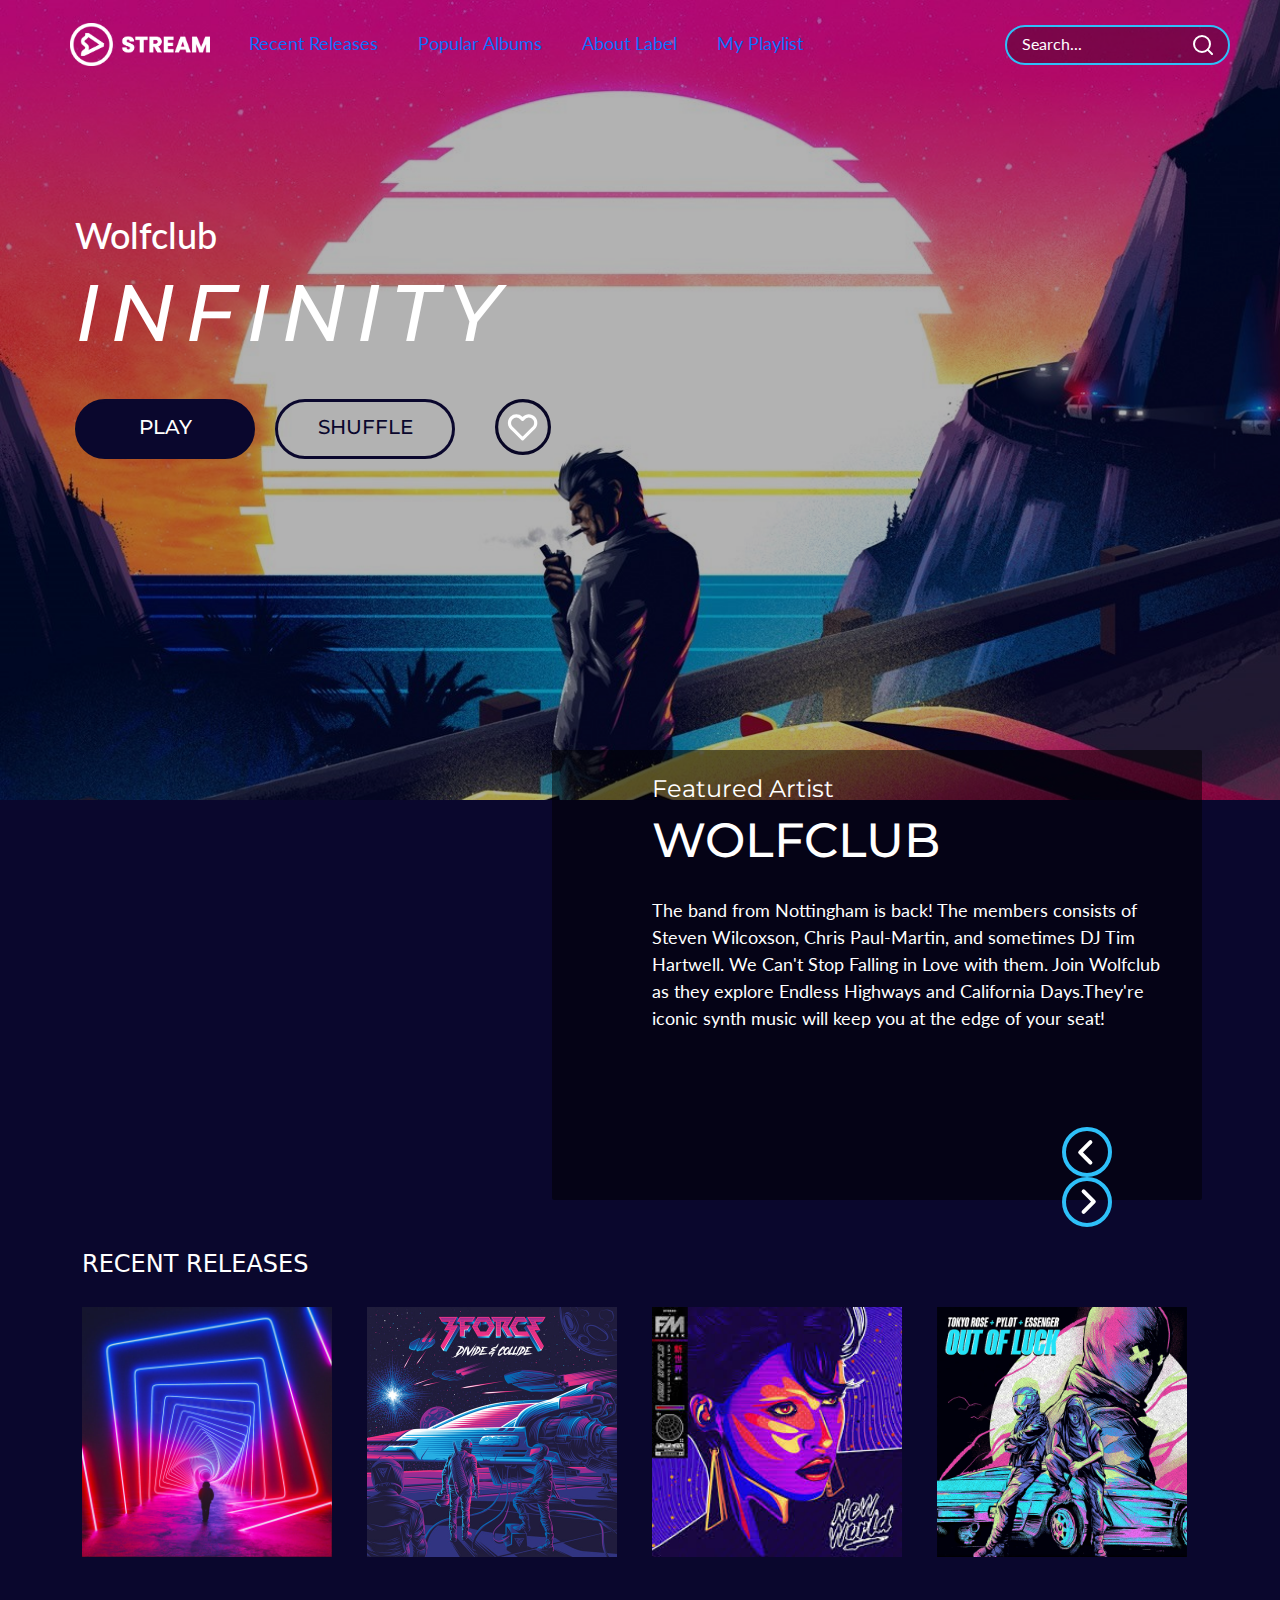
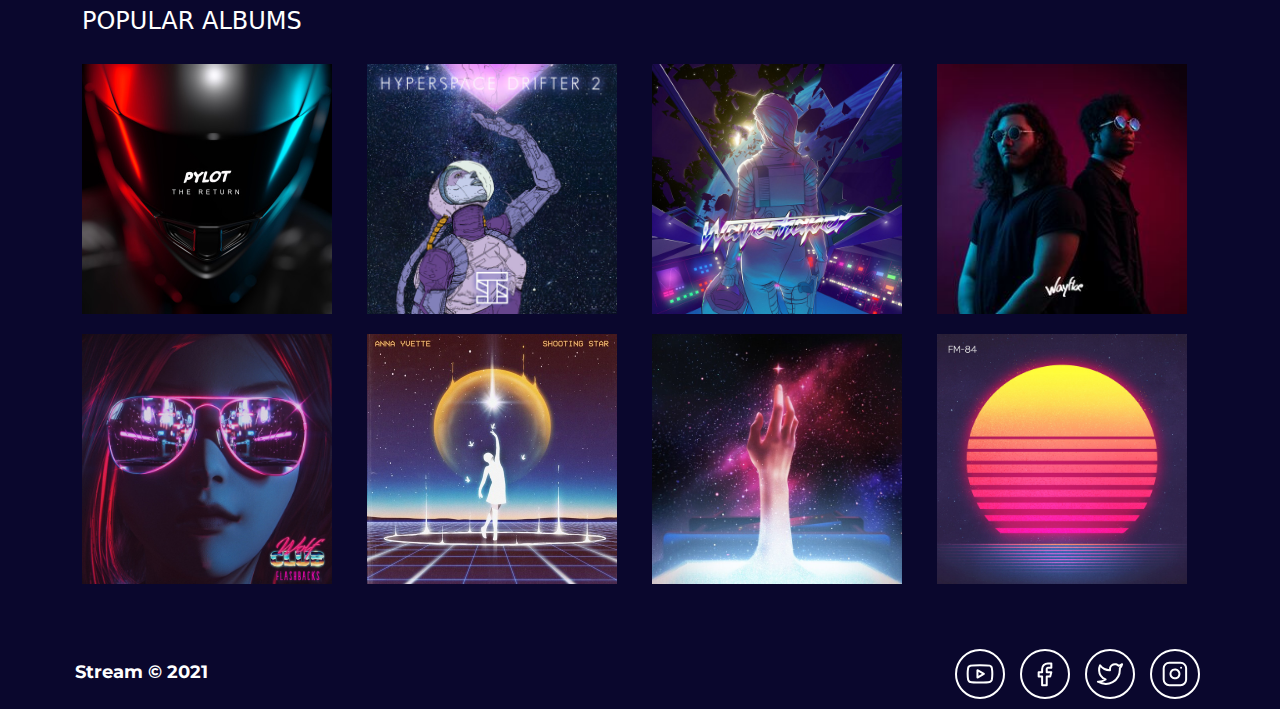
==== commit a4c464df: "Extra touches" ====
--- a/index.html
+++ b/index.html
@@ -298,7 +298,7 @@
     </div>
     </section>
     <footer>
-        <p>STREAM © 2021</p>
+        <p>Stream © 2021</p>
         <div class="image-con">
                 <a href="https://www.youtube.com/" target="blank"><img src="assets/youtube_icon.svg" alt="youtube icon"></a>
                 <a href="https://www.facebook.com/" target="blank"><img src="assets/facebook_icon.svg" alt="facebook icon"></a>
--- a/css/main.css
+++ b/css/main.css
@@ -10,8 +10,7 @@
     margin-top: 23px;
 }
 .nav-con{
-    width: 800px;
-    margin-right: 40px;
+    width: 700px;
     color: white;
     font-size: 18px;
     margin-top: 25px;
@@ -38,6 +37,7 @@
     border-radius: 20px;
     border: 2px solid #2EC0F9;
     color: white;
+    background-color: rgba(0,0,0,0.3);
 
 }
 .search-text{
